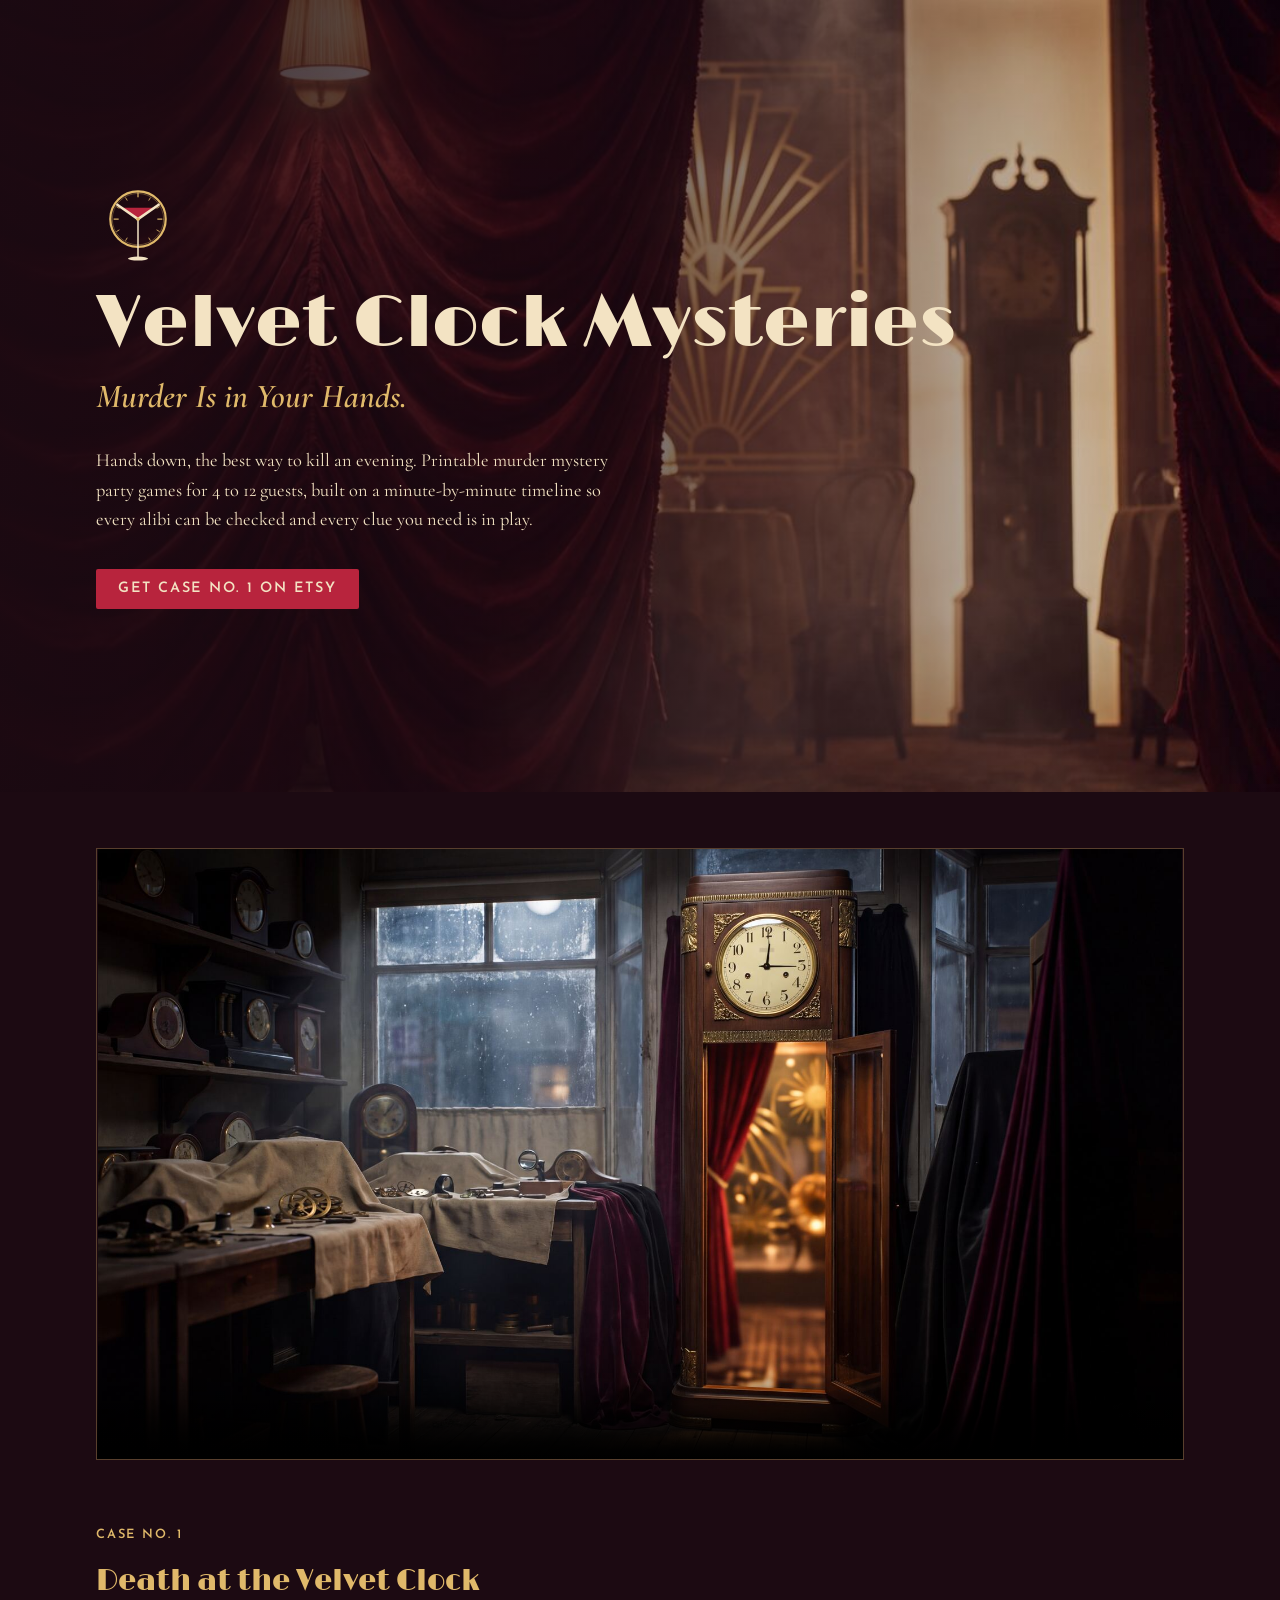
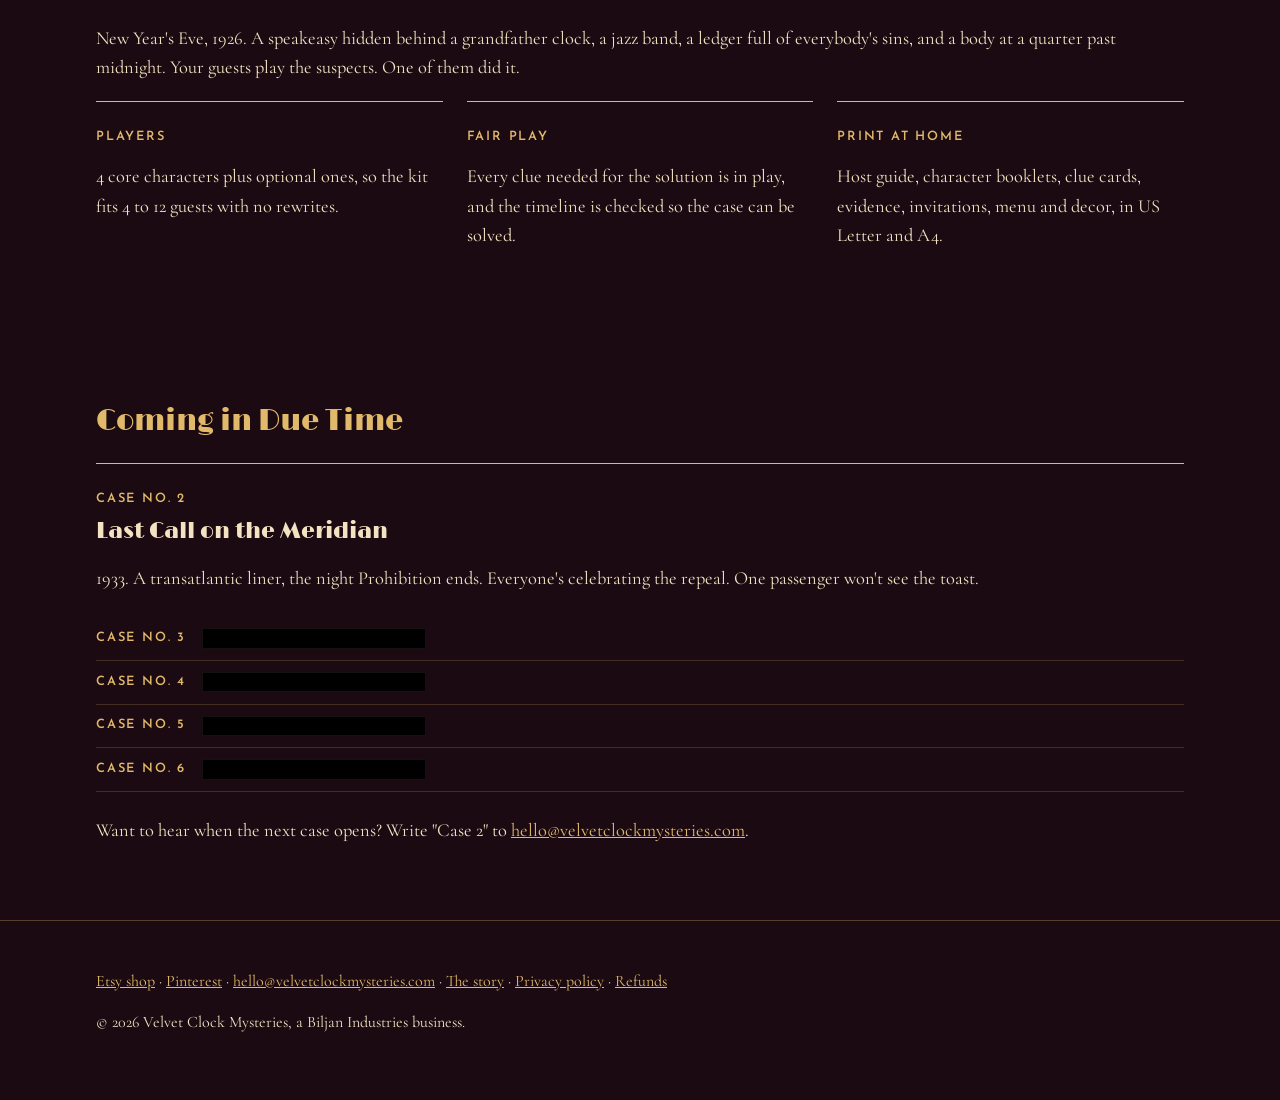
==== index.html @ 4c6b57a2 "fix: review: alibi line, Hattie, captions, years Co-Authored-By: Claude Opus 5.5 <noreply@anthropic." ====
<!doctype html>
<html lang="en">
<head>
<meta charset="utf-8">
<meta name="viewport" content="width=device-width,initial-scale=1">
<title>Velvet Clock Mysteries · Murder Is in Your Hands</title>
<meta name="description" content="Printable murder mystery party games for 4 to 12 guests. 1920s speakeasy whodunits built on a minute-by-minute timeline, so every alibi can be checked.">
<meta property="og:title" content="Velvet Clock Mysteries">
<meta property="og:description" content="Murder Is in Your Hands. Printable murder mystery party games for 4 to 12 guests.">
<meta property="og:image" content="https://velvetclockmysteries.com/img/og.jpg">
<meta property="og:url" content="https://velvetclockmysteries.com/">
<link rel="icon" href="img/mark.svg" type="image/svg+xml">
<link rel="apple-touch-icon" href="img/apple-touch-icon.png">
<link rel="preconnect" href="https://fonts.googleapis.com">
<link rel="preconnect" href="https://fonts.gstatic.com" crossorigin>
<link href="https://fonts.googleapis.com/css2?family=Limelight&family=Cormorant+Garamond:ital,wght@0,400;0,600;1,600&family=Josefin+Sans:wght@600&display=swap" rel="stylesheet">
<link rel="stylesheet" href="style.css">
</head>
<body>
<header class="hero">
  <div class="wrap">
    <img class="mark" src="img/mark.svg" alt="Velvet Clock Mysteries logo: clock hands forming a cocktail glass">
    <h1>Velvet Clock Mysteries</h1>
    <p class="tag">Murder Is in Your Hands.</p>
    <p class="lede">Hands down, the best way to kill an evening. Printable murder mystery party games for 4 to 12 guests, built on a minute-by-minute timeline so every alibi can be checked and every clue you need is in play.</p>
    <a class="btn" href="https://www.etsy.com/listing/4600204679">Get Case No. 1 on Etsy</a>
  </div>
</header>
<main class="wrap">
  <section class="intro">
    <video controls preload="none" playsinline poster="video/intro-poster.jpg" width="1920" height="1080" aria-label="Velvet Clock Mysteries intro video">
      <source src="video/intro.mp4" type="video/mp4">
      <track kind="captions" srclang="en" label="English" src="video/intro.vtt" default>
    </video>
    <p class="sr">Video transcript, over the sound of a ticking clock: New Year's Eve, 1926. "What time is it?" "Half past never." Step through the clock. By a quarter past midnight, someone has stopped ticking. (The ticking stops, then resumes.) Every alibi is a time. Not every time is true. Murder Is in Your Hands. A printable murder mystery for 4 to 12 guests. velvetclockmysteries.com</p>
  </section>
  <section>
    <p class="label">Case No. 1</p>
    <h2>Death at the Velvet Clock</h2>
    <p>New Year's Eve, 1926. A speakeasy hidden behind a grandfather clock, a jazz band, a ledger full of everybody's sins, and a body at a quarter past midnight. Your guests play the suspects. One of them did it.</p>
    <div class="grid">
      <div><p class="label">Players</p><p>4 core characters plus optional ones, so the kit fits 4 to 12 guests with no rewrites.</p></div>
      <div><p class="label">Fair play</p><p>Every clue needed for the solution is in play, and the timeline is checked so the case can be solved.</p></div>
      <div><p class="label">Print at home</p><p>Host guide, character booklets, clue cards, evidence, invitations, menu and decor, in US Letter and A4.</p></div>
    </div>
  </section>
  <section class="soon">
    <h2>Coming in Due Time</h2>
    <div class="case">
      <p class="label">Case No. 2</p>
      <h3>Last Call on the Meridian</h3>
      <p>1933. A transatlantic liner, the night Prohibition ends. Everyone's celebrating the repeal. One passenger won't see the toast.</p>
    </div>
    <ul class="cases">
      <li><span class="label">Case No. 3</span> <span class="redact"><span class="sr">title classified</span></span></li>
      <li><span class="label">Case No. 4</span> <span class="redact"><span class="sr">title classified</span></span></li>
      <li><span class="label">Case No. 5</span> <span class="redact"><span class="sr">title classified</span></span></li>
      <li><span class="label">Case No. 6</span> <span class="redact"><span class="sr">title classified</span></span></li>
    </ul>
    <p>Want to hear when the next case opens? Write "Case 2" to <a href="mailto:hello@velvetclockmysteries.com?subject=Case%202">hello@velvetclockmysteries.com</a>.</p>
  </section>
</main>
<footer>
  <div class="wrap">
    <p><a href="https://www.etsy.com/shop/VelvetClockMysteries">Etsy shop</a> · <a href="https://www.pinterest.com/velvetclockmysteries">Pinterest</a> · <a href="mailto:hello@velvetclockmysteries.com">hello@velvetclockmysteries.com</a> · <a href="lore.html">The story</a> · <a href="privacy.html">Privacy policy</a> · <a href="refunds.html">Refunds</a></p>
    <p>© 2026 Velvet Clock Mysteries, a Biljan Industries business.</p>
  </div>
</footer>
</body>
</html>
---- style.css ----
:root{--velvet:#5a1a2e;--ink:#1c0a12;--cream:#f3e3c3;--brass:#e0b96a;--red:#b8243d}
*{box-sizing:border-box}
html{background:var(--ink)}
body{margin:0;color:var(--cream);background:var(--ink);font:400 1.15rem/1.6 "Cormorant Garamond",Georgia,serif}
a{color:var(--brass)}
a:focus-visible,.btn:focus-visible{outline:2px solid var(--brass);outline-offset:3px}
.hero{min-height:88vh;display:flex;align-items:center;background:linear-gradient(90deg,rgba(28,10,18,.92) 0%,rgba(28,10,18,.55) 55%,rgba(28,10,18,.1) 100%),url(img/curtain.jpg) 80% center/cover}
.wrap{width:min(68rem,100% - 2rem);margin:0 auto}
.mark{width:84px;height:84px}
h1{font:400 clamp(2.4rem,7vw,4.6rem)/1.05 Limelight,serif;margin:.6rem 0 .4rem}
.tag{font-style:italic;font-weight:600;color:var(--brass);font-size:clamp(1.4rem,3.5vw,2.1rem);margin:0 0 1.4rem}
.lede{max-width:34rem}
.btn{display:inline-block;margin-top:1rem;padding:.8rem 1.4rem;background:var(--red);color:var(--cream);text-decoration:none;font:600 .9rem/1 "Josefin Sans",sans-serif;letter-spacing:.12em;text-transform:uppercase;border-radius:2px}
.btn:hover{background:#9c1d33}
section{padding:3.5rem 0}
h2{font:400 1.8rem/1.2 Limelight,serif;color:var(--brass)}
.grid{display:grid;gap:1.5rem;grid-template-columns:repeat(auto-fit,minmax(15rem,1fr))}
.grid div{border-top:1px solid var(--brass);padding-top:1rem}
.label{font:600 .8rem/1 "Josefin Sans",sans-serif;letter-spacing:.14em;text-transform:uppercase;color:var(--brass)}
footer{padding:2rem 0 3rem;border-top:1px solid rgba(224,185,106,.3);font-size:1rem}
.doc{max-width:44rem;padding:3rem 0}
.doc h1{font-size:clamp(2rem,6vw,3rem)}
.doc h2{font-size:1.3rem;margin-top:2rem}
.intro{padding-bottom:0}
.intro video{display:block;width:100%;height:auto;aspect-ratio:16/9;background:var(--ink);border:1px solid rgba(224,185,106,.3)}
h3{font:400 1.4rem/1.2 Limelight,serif;margin:.4rem 0}
.soon .case{border-top:1px solid var(--brass);padding-top:1rem}
.cases{list-style:none;padding:0;margin:1.5rem 0}
.cases li{display:flex;flex-wrap:wrap;align-items:center;gap:.4rem 1rem;padding:.7rem 0;border-bottom:1px solid rgba(224,185,106,.2)}
.cases .label{margin:0}
.redact{display:inline-block;width:min(14rem,60vw);height:1.1em;background:#000;box-shadow:inset 0 0 0 1px rgba(243,227,195,.08)}
.sr{position:absolute;width:1px;height:1px;overflow:hidden;clip:rect(0 0 0 0);white-space:nowrap}
.doc figure{margin:1.5rem 0}
.doc img{display:block;width:100%;height:auto}
.said{font-style:italic;font-weight:600;color:var(--brass)}
@media (max-width:40rem){.hero{background-position:35% center}}
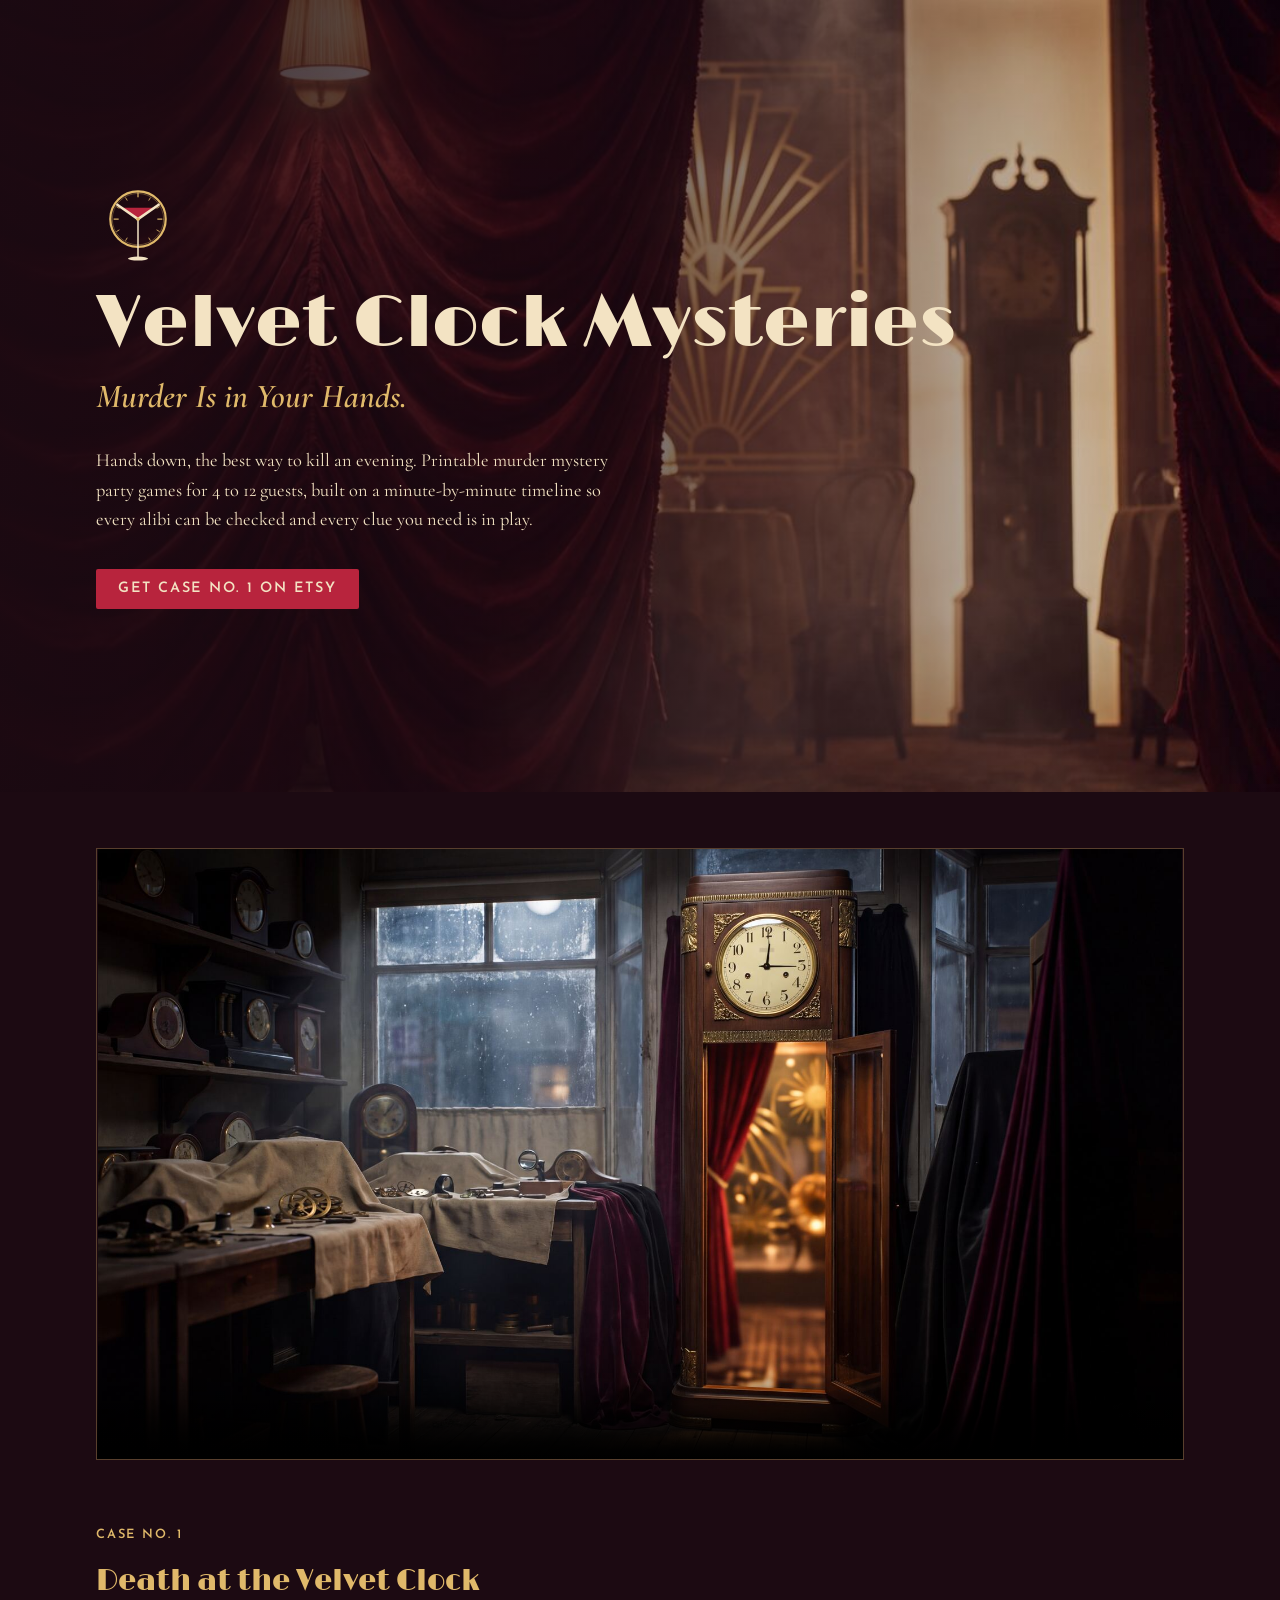
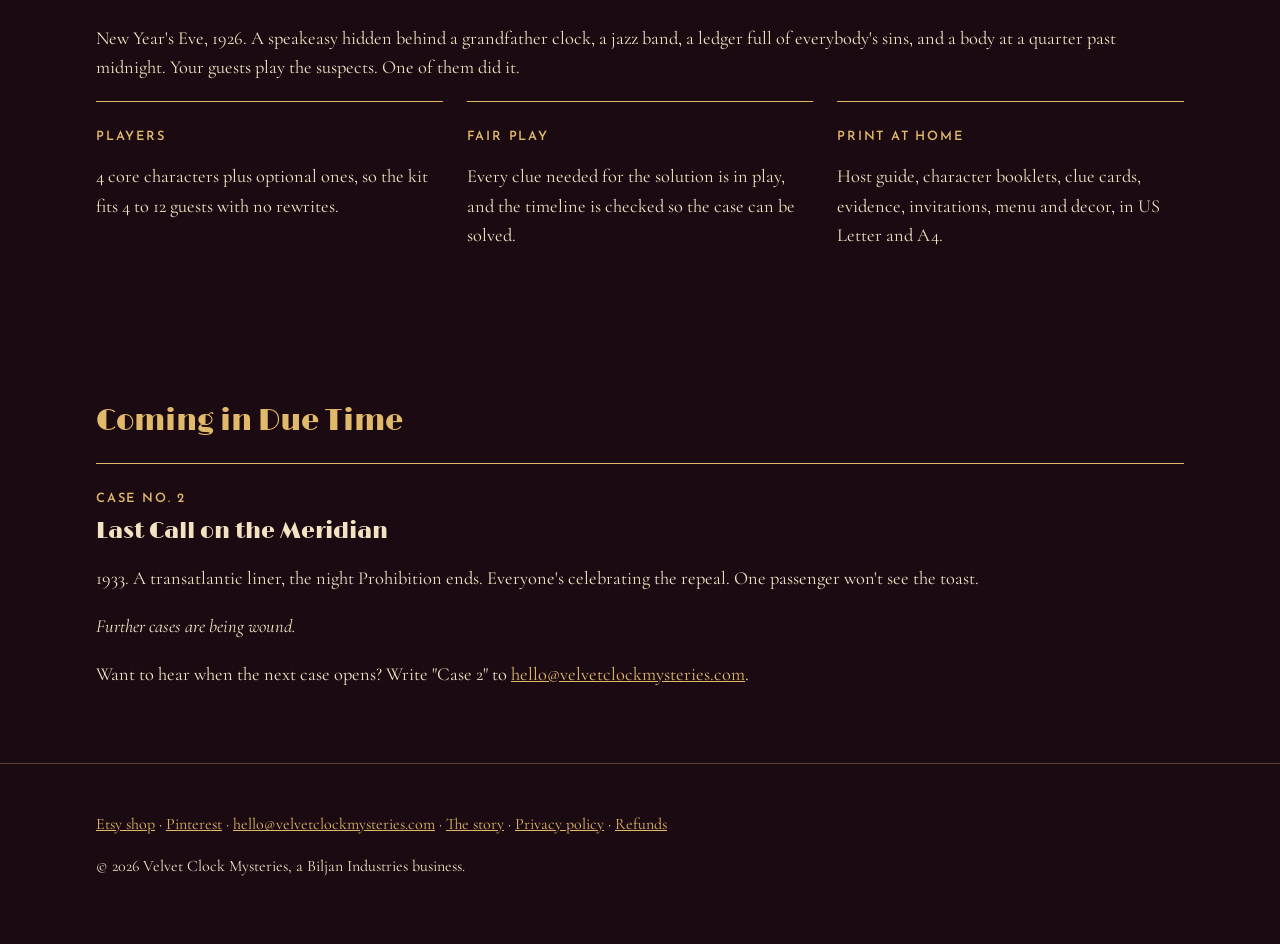
==== commit c9ed89dc: "feat: coming soon shows Case No. 2 only; further cases are being wound" ====
--- a/index.html
+++ b/index.html
@@ -51,12 +51,7 @@
       <h3>Last Call on the Meridian</h3>
       <p>1933. A transatlantic liner, the night Prohibition ends. Everyone's celebrating the repeal. One passenger won't see the toast.</p>
     </div>
-    <ul class="cases">
-      <li><span class="label">Case No. 3</span> <span class="redact"><span class="sr">title classified</span></span></li>
-      <li><span class="label">Case No. 4</span> <span class="redact"><span class="sr">title classified</span></span></li>
-      <li><span class="label">Case No. 5</span> <span class="redact"><span class="sr">title classified</span></span></li>
-      <li><span class="label">Case No. 6</span> <span class="redact"><span class="sr">title classified</span></span></li>
-    </ul>
+    <p><em>Further cases are being wound.</em></p>
     <p>Want to hear when the next case opens? Write "Case 2" to <a href="mailto:hello@velvetclockmysteries.com?subject=Case%202">hello@velvetclockmysteries.com</a>.</p>
   </section>
 </main>
--- a/style.css
+++ b/style.css
@@ -25,10 +25,6 @@
 .intro video{display:block;width:100%;height:auto;aspect-ratio:16/9;background:var(--ink);border:1px solid rgba(224,185,106,.3)}
 h3{font:400 1.4rem/1.2 Limelight,serif;margin:.4rem 0}
 .soon .case{border-top:1px solid var(--brass);padding-top:1rem}
-.cases{list-style:none;padding:0;margin:1.5rem 0}
-.cases li{display:flex;flex-wrap:wrap;align-items:center;gap:.4rem 1rem;padding:.7rem 0;border-bottom:1px solid rgba(224,185,106,.2)}
-.cases .label{margin:0}
-.redact{display:inline-block;width:min(14rem,60vw);height:1.1em;background:#000;box-shadow:inset 0 0 0 1px rgba(243,227,195,.08)}
 .sr{position:absolute;width:1px;height:1px;overflow:hidden;clip:rect(0 0 0 0);white-space:nowrap}
 .doc figure{margin:1.5rem 0}
 .doc img{display:block;width:100%;height:auto}
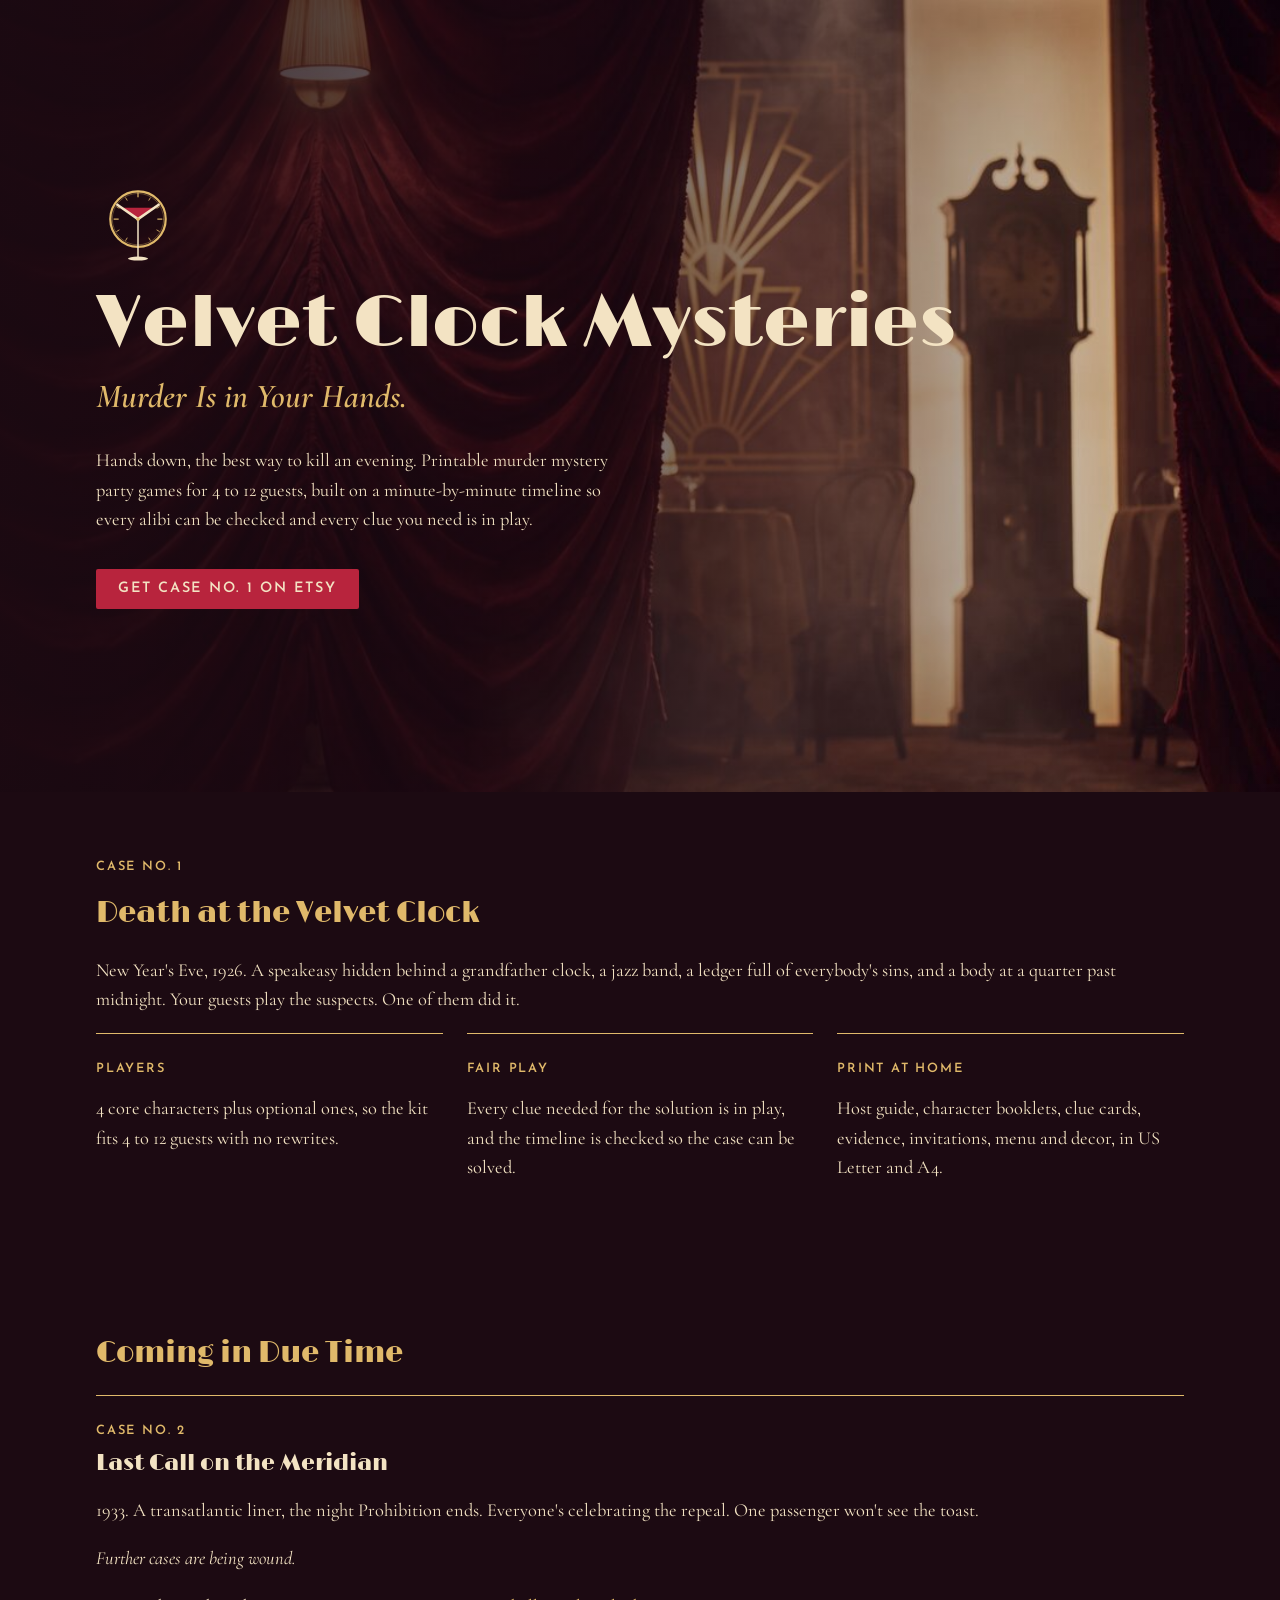
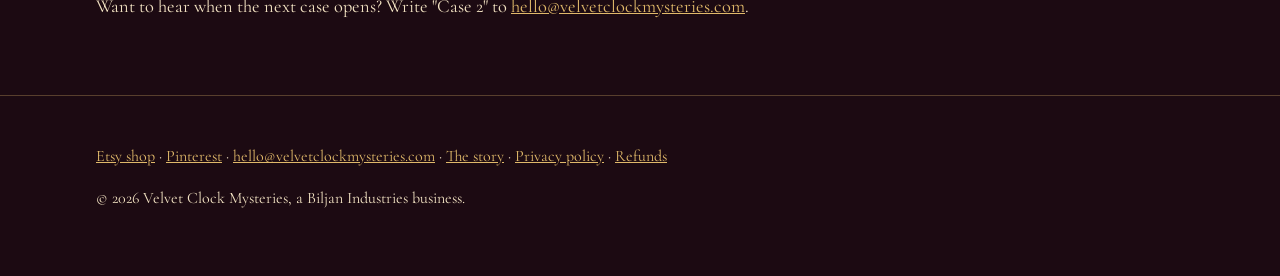
==== commit 8c07ba89: "chore: hold the intro video back until v2" ====
--- a/index.html
+++ b/index.html
@@ -27,13 +27,6 @@
   </div>
 </header>
 <main class="wrap">
-  <section class="intro">
-    <video controls preload="none" playsinline poster="video/intro-poster.jpg" width="1920" height="1080" aria-label="Velvet Clock Mysteries intro video">
-      <source src="video/intro.mp4" type="video/mp4">
-      <track kind="captions" srclang="en" label="English" src="video/intro.vtt" default>
-    </video>
-    <p class="sr">Video transcript, over the sound of a ticking clock: New Year's Eve, 1926. "What time is it?" "Half past never." Step through the clock. By a quarter past midnight, someone has stopped ticking. (The ticking stops, then resumes.) Every alibi is a time. Not every time is true. Murder Is in Your Hands. A printable murder mystery for 4 to 12 guests. velvetclockmysteries.com</p>
-  </section>
   <section>
     <p class="label">Case No. 1</p>
     <h2>Death at the Velvet Clock</h2>
--- a/style.css
+++ b/style.css
@@ -21,8 +21,6 @@
 .doc{max-width:44rem;padding:3rem 0}
 .doc h1{font-size:clamp(2rem,6vw,3rem)}
 .doc h2{font-size:1.3rem;margin-top:2rem}
-.intro{padding-bottom:0}
-.intro video{display:block;width:100%;height:auto;aspect-ratio:16/9;background:var(--ink);border:1px solid rgba(224,185,106,.3)}
 h3{font:400 1.4rem/1.2 Limelight,serif;margin:.4rem 0}
 .soon .case{border-top:1px solid var(--brass);padding-top:1rem}
 .sr{position:absolute;width:1px;height:1px;overflow:hidden;clip:rect(0 0 0 0);white-space:nowrap}
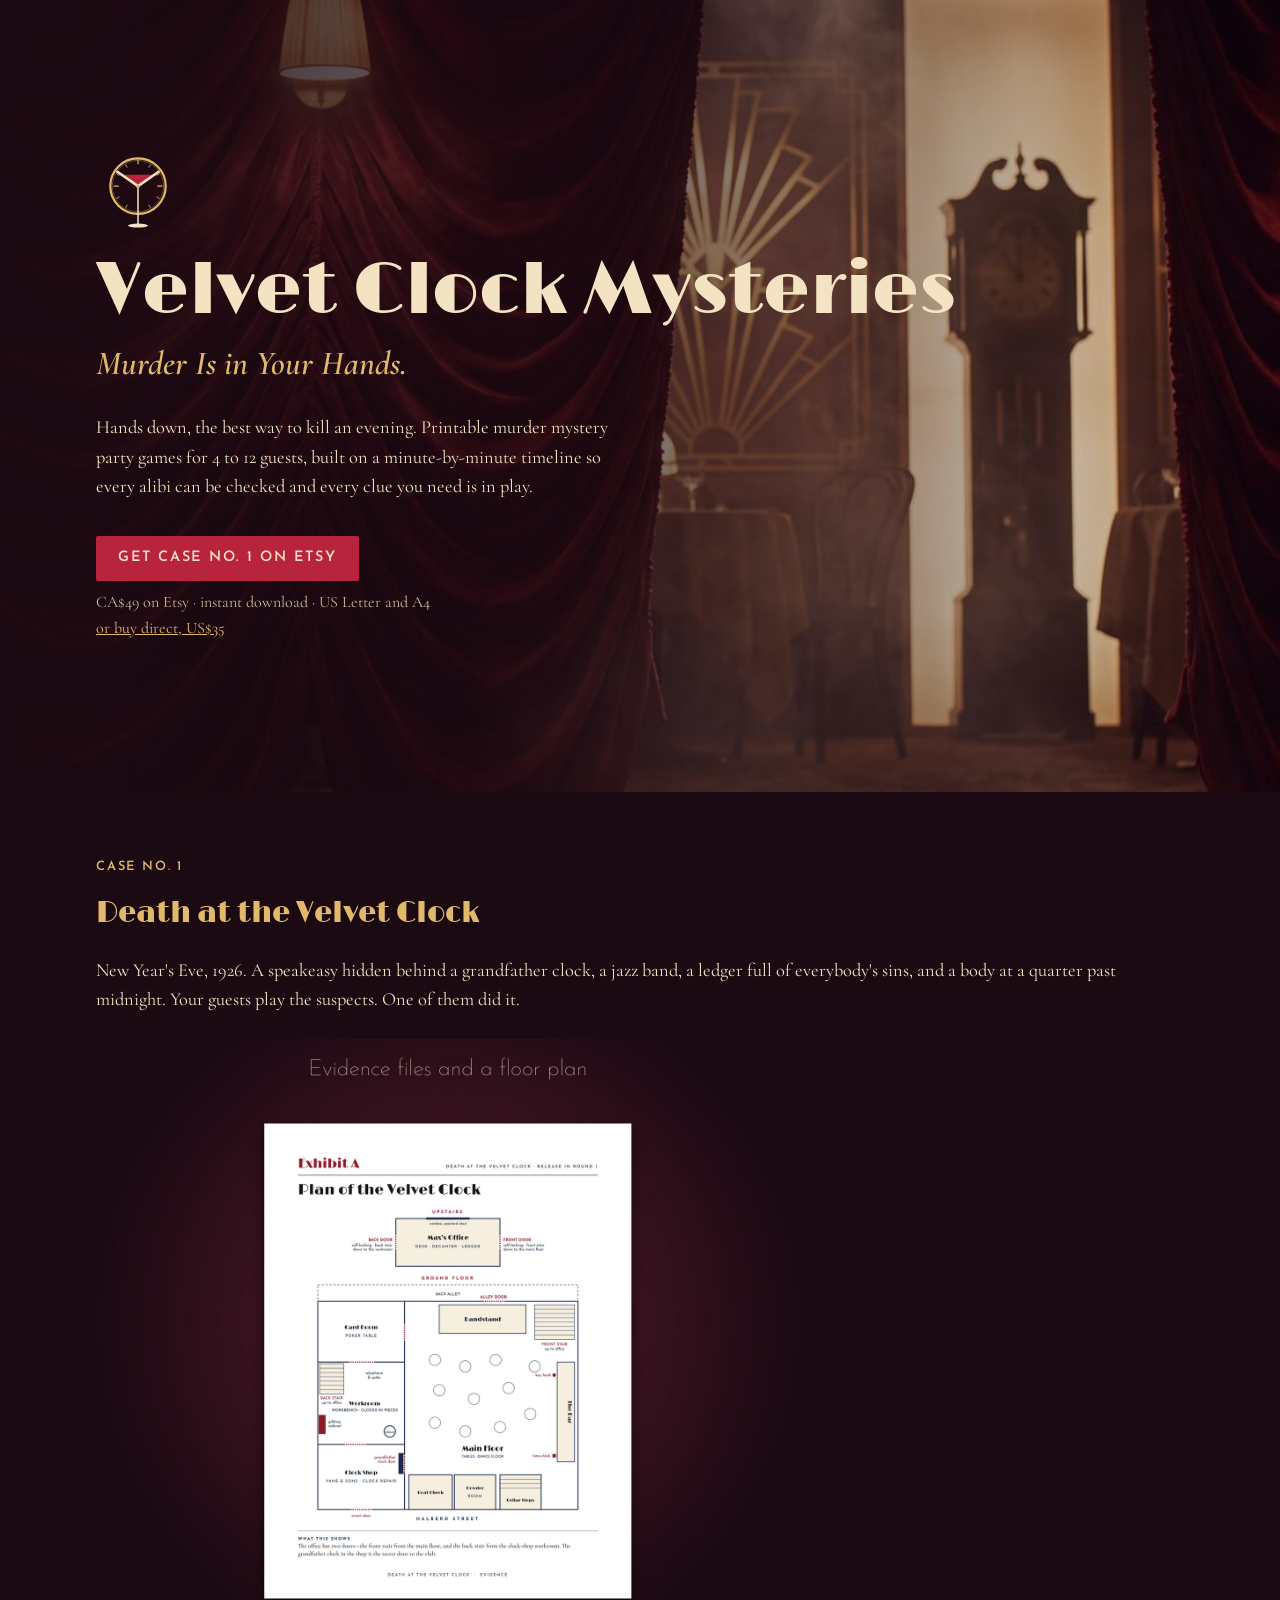
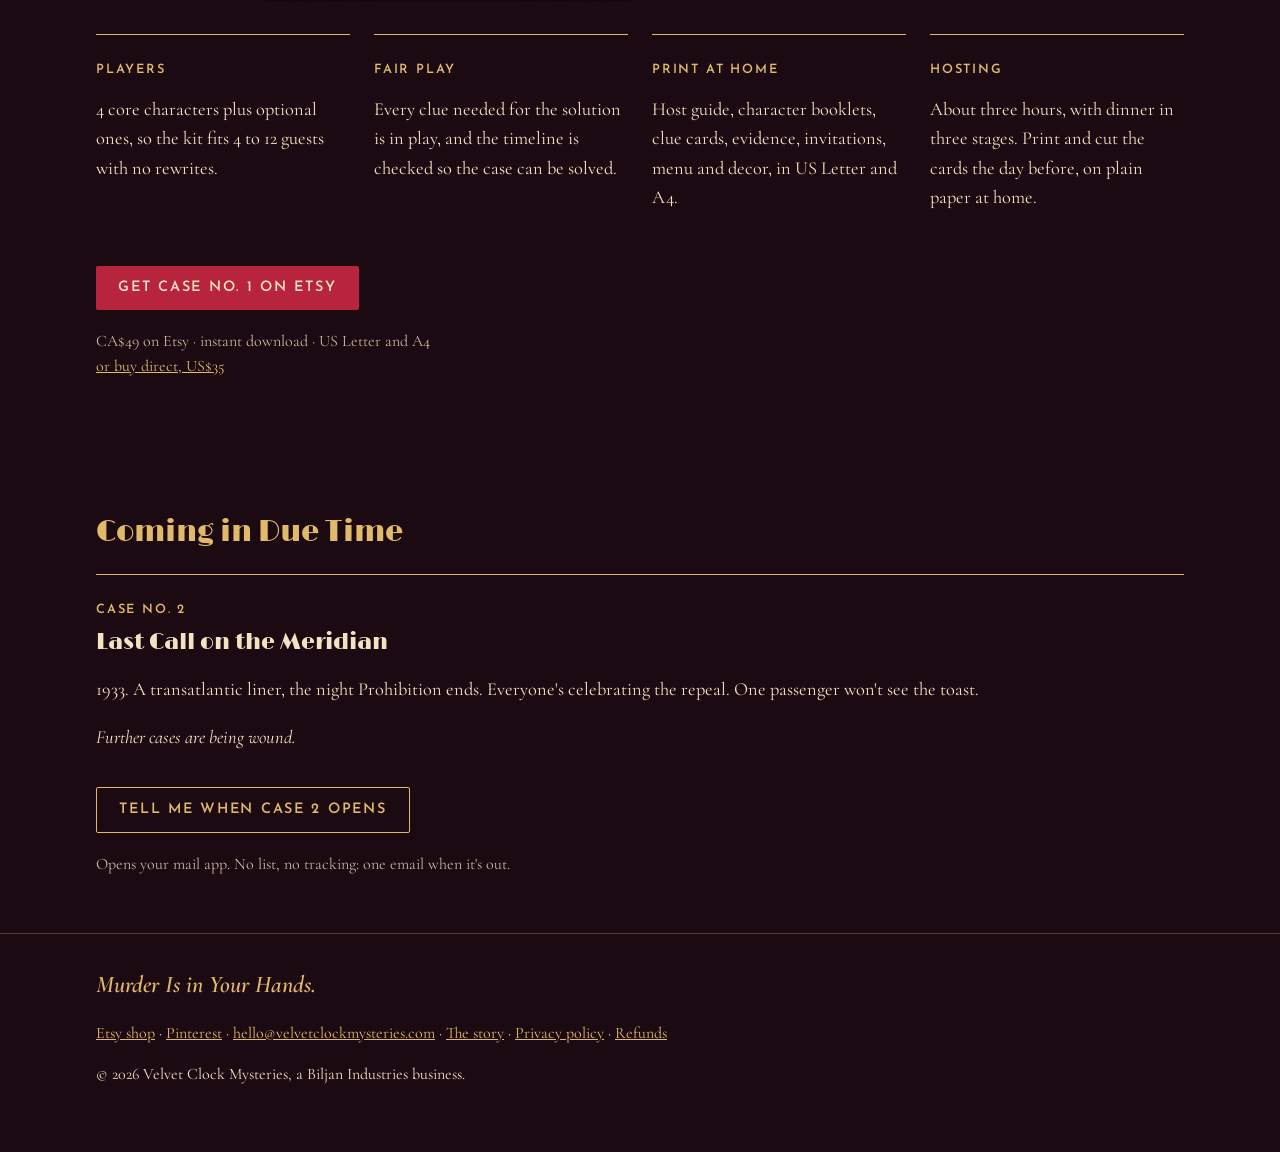
==== commit 7ab33efe: "feat: critique fixes: two-tier CTAs, price, kit photo, hosting, footer Co-Authored-By: Claude Opus 5" ====
--- a/index.html
+++ b/index.html
@@ -24,6 +24,7 @@
     <p class="tag">Murder Is in Your Hands.</p>
     <p class="lede">Hands down, the best way to kill an evening. Printable murder mystery party games for 4 to 12 guests, built on a minute-by-minute timeline so every alibi can be checked and every clue you need is in play.</p>
     <a class="btn" href="https://www.etsy.com/listing/4600204679">Get Case No. 1 on Etsy</a>
+    <p class="fine">CA$49 on Etsy · instant download · US Letter and A4<br><a href="https://buy.polar.sh/polar_cl_ZHQ2BidVIDPLIQDjcFGoCxWFQt771cv23rmCy23dsaY">or buy direct, US$35</a></p>
   </div>
 </header>
 <main class="wrap">
@@ -31,11 +32,15 @@
     <p class="label">Case No. 1</p>
     <h2>Death at the Velvet Clock</h2>
     <p>New Year's Eve, 1926. A speakeasy hidden behind a grandfather clock, a jazz band, a ledger full of everybody's sins, and a body at a quarter past midnight. Your guests play the suspects. One of them did it.</p>
+    <img class="kit" src="img/kit.jpg" width="1600" height="1280" alt="Exhibit A from the kit: a printed floor plan of the Velvet Clock speakeasy, with the office upstairs, the bandstand, the bar, the card room and the clock shop with its grandfather-clock door.">
     <div class="grid">
       <div><p class="label">Players</p><p>4 core characters plus optional ones, so the kit fits 4 to 12 guests with no rewrites.</p></div>
       <div><p class="label">Fair play</p><p>Every clue needed for the solution is in play, and the timeline is checked so the case can be solved.</p></div>
       <div><p class="label">Print at home</p><p>Host guide, character booklets, clue cards, evidence, invitations, menu and decor, in US Letter and A4.</p></div>
+      <div><p class="label">Hosting</p><p>About three hours, with dinner in three stages. Print and cut the cards the day before, on plain paper at home.</p></div>
     </div>
+    <p><a class="btn" href="https://www.etsy.com/listing/4600204679">Get Case No. 1 on Etsy</a></p>
+    <p class="fine">CA$49 on Etsy · instant download · US Letter and A4<br><a href="https://buy.polar.sh/polar_cl_ZHQ2BidVIDPLIQDjcFGoCxWFQt771cv23rmCy23dsaY">or buy direct, US$35</a></p>
   </section>
   <section class="soon">
     <h2>Coming in Due Time</h2>
@@ -45,12 +50,14 @@
       <p>1933. A transatlantic liner, the night Prohibition ends. Everyone's celebrating the repeal. One passenger won't see the toast.</p>
     </div>
     <p><em>Further cases are being wound.</em></p>
-    <p>Want to hear when the next case opens? Write "Case 2" to <a href="mailto:hello@velvetclockmysteries.com?subject=Case%202">hello@velvetclockmysteries.com</a>.</p>
+    <p><a class="btn btn--ghost" href="mailto:hello@velvetclockmysteries.com?subject=Case%202&amp;body=Tell%20me%20when%20Case%20No.%202%20opens">Tell me when Case 2 opens</a></p>
+    <p class="fine">Opens your mail app. No list, no tracking: one email when it's out.</p>
   </section>
 </main>
 <footer>
   <div class="wrap">
-    <p><a href="https://www.etsy.com/shop/VelvetClockMysteries">Etsy shop</a> · <a href="https://www.pinterest.com/velvetclockmysteries">Pinterest</a> · <a href="mailto:hello@velvetclockmysteries.com">hello@velvetclockmysteries.com</a> · <a href="lore.html">The story</a> · <a href="privacy.html">Privacy policy</a> · <a href="refunds.html">Refunds</a></p>
+    <p class="said">Murder Is in Your Hands.</p>
+    <p class="links"><a href="https://www.etsy.com/shop/VelvetClockMysteries">Etsy shop</a> · <a href="https://www.pinterest.com/velvetclockmysteries">Pinterest</a> · <a href="mailto:hello@velvetclockmysteries.com">hello@velvetclockmysteries.com</a> · <a href="lore.html">The story</a> · <a href="privacy.html">Privacy policy</a> · <a href="refunds.html">Refunds</a></p>
     <p>© 2026 Velvet Clock Mysteries, a Biljan Industries business.</p>
   </div>
 </footer>
--- a/style.css
+++ b/style.css
@@ -10,11 +10,15 @@
 h1{font:400 clamp(2.4rem,7vw,4.6rem)/1.05 Limelight,serif;margin:.6rem 0 .4rem}
 .tag{font-style:italic;font-weight:600;color:var(--brass);font-size:clamp(1.4rem,3.5vw,2.1rem);margin:0 0 1.4rem}
 .lede{max-width:34rem}
-.btn{display:inline-block;margin-top:1rem;padding:.8rem 1.4rem;background:var(--red);color:var(--cream);text-decoration:none;font:600 .9rem/1 "Josefin Sans",sans-serif;letter-spacing:.12em;text-transform:uppercase;border-radius:2px}
+.btn{display:inline-block;margin-top:1rem;padding:.95rem 1.4rem;background:var(--red);color:var(--cream);text-decoration:none;font:600 .9rem/1 "Josefin Sans",sans-serif;letter-spacing:.12em;text-transform:uppercase;border-radius:2px}
 .btn:hover{background:#9c1d33}
+.btn--ghost{background:transparent;color:var(--brass);border:1px solid var(--brass)}
+.btn--ghost:hover{background:rgba(224,185,106,.12)}
+.fine{font-size:1rem;margin:.6rem 0 0;color:rgba(243,227,195,.8)}
+.kit{display:block;width:100%;max-width:44rem;height:auto;margin:1.5rem 0 2rem}
 section{padding:3.5rem 0}
 h2{font:400 1.8rem/1.2 Limelight,serif;color:var(--brass)}
-.grid{display:grid;gap:1.5rem;grid-template-columns:repeat(auto-fit,minmax(15rem,1fr))}
+.grid{display:grid;gap:1.5rem;grid-template-columns:repeat(4,1fr)}
 .grid div{border-top:1px solid var(--brass);padding-top:1rem}
 .label{font:600 .8rem/1 "Josefin Sans",sans-serif;letter-spacing:.14em;text-transform:uppercase;color:var(--brass)}
 footer{padding:2rem 0 3rem;border-top:1px solid rgba(224,185,106,.3);font-size:1rem}
@@ -27,4 +31,6 @@
 .doc figure{margin:1.5rem 0}
 .doc img{display:block;width:100%;height:auto}
 .said{font-style:italic;font-weight:600;color:var(--brass)}
-@media (max-width:40rem){.hero{background-position:35% center}}
+footer .said{font-size:1.5rem;margin:0 0 .5rem}
+@media (max-width:60rem){.grid{grid-template-columns:repeat(2,1fr)}}
+@media (max-width:40rem){.hero{background-position:35% center}.grid{grid-template-columns:1fr}.btn{display:block;text-align:center}footer .links{line-height:2}}
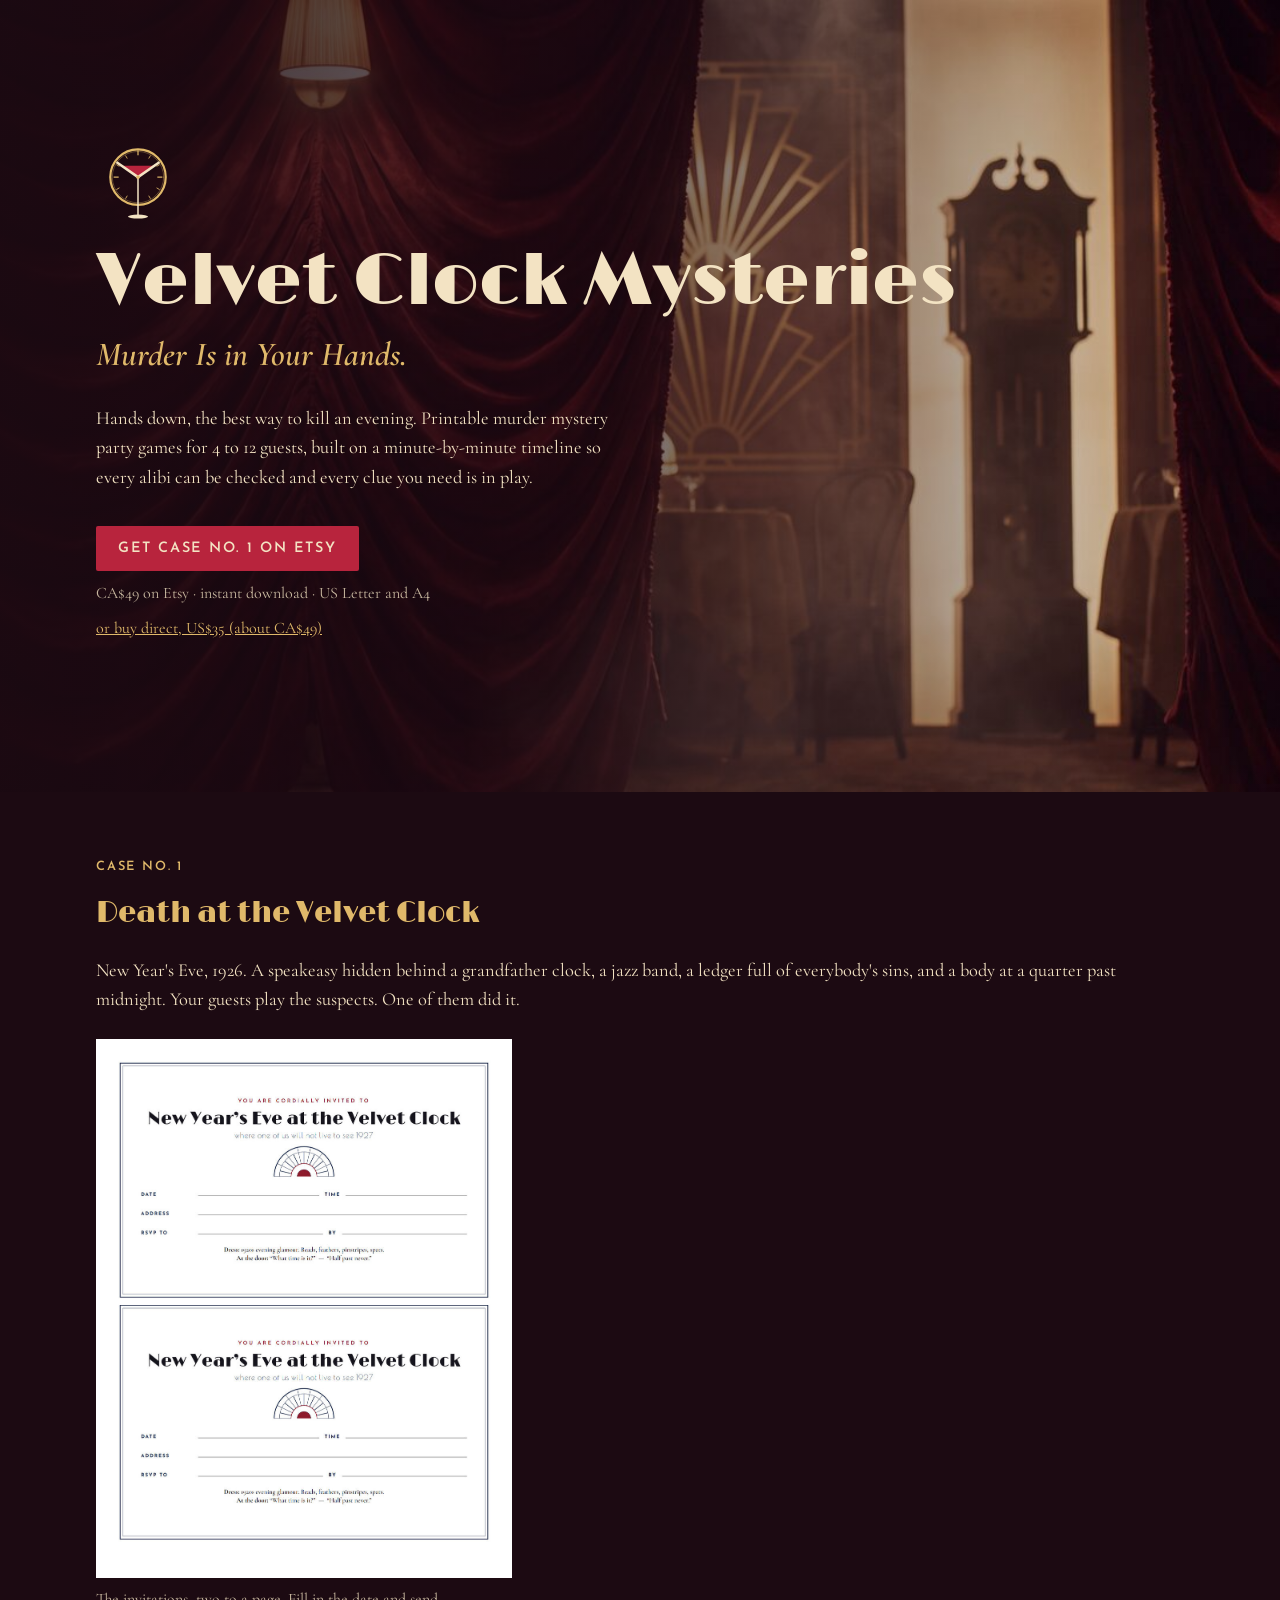
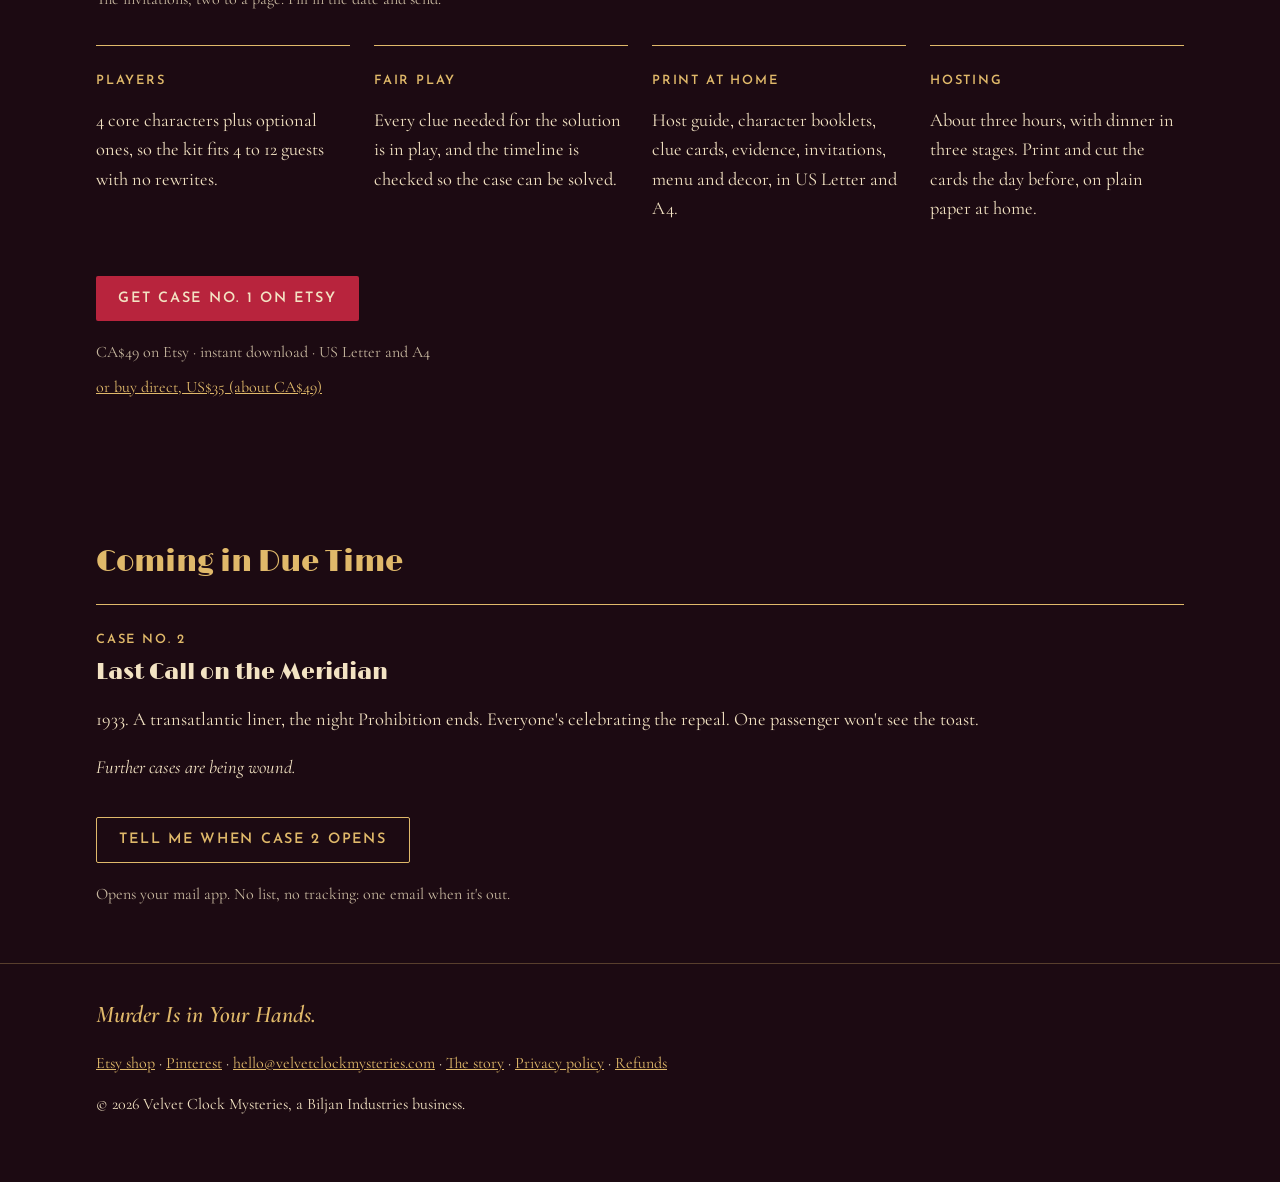
==== commit b365c511: "fix: review: invitation photo, privacy line, price note, tap target Co-Authored-By: Claude Opus 5.5 " ====
--- a/index.html
+++ b/index.html
@@ -24,7 +24,7 @@
     <p class="tag">Murder Is in Your Hands.</p>
     <p class="lede">Hands down, the best way to kill an evening. Printable murder mystery party games for 4 to 12 guests, built on a minute-by-minute timeline so every alibi can be checked and every clue you need is in play.</p>
     <a class="btn" href="https://www.etsy.com/listing/4600204679">Get Case No. 1 on Etsy</a>
-    <p class="fine">CA$49 on Etsy · instant download · US Letter and A4<br><a href="https://buy.polar.sh/polar_cl_ZHQ2BidVIDPLIQDjcFGoCxWFQt771cv23rmCy23dsaY">or buy direct, US$35</a></p>
+    <p class="fine">CA$49 on Etsy · instant download · US Letter and A4<br><a href="https://buy.polar.sh/polar_cl_ZHQ2BidVIDPLIQDjcFGoCxWFQt771cv23rmCy23dsaY">or buy direct, US$35 (about CA$49)</a></p>
   </div>
 </header>
 <main class="wrap">
@@ -32,7 +32,7 @@
     <p class="label">Case No. 1</p>
     <h2>Death at the Velvet Clock</h2>
     <p>New Year's Eve, 1926. A speakeasy hidden behind a grandfather clock, a jazz band, a ledger full of everybody's sins, and a body at a quarter past midnight. Your guests play the suspects. One of them did it.</p>
-    <img class="kit" src="img/kit.jpg" width="1600" height="1280" alt="Exhibit A from the kit: a printed floor plan of the Velvet Clock speakeasy, with the office upstairs, the bandstand, the bar, the card room and the clock shop with its grandfather-clock door.">
+    <figure class="kit"><img src="img/kit.jpg" width="1039" height="1346" alt="A printed page from the kit: two party invitations reading &quot;You are cordially invited to New Year's Eve at the Velvet Clock, where one of us will not live to see 1927&quot;, with lines for date, time, address and RSVP, and a dress note for 1920s evening glamour."><figcaption class="fine">The invitations, two to a page. Fill in the date and send.</figcaption></figure>
     <div class="grid">
       <div><p class="label">Players</p><p>4 core characters plus optional ones, so the kit fits 4 to 12 guests with no rewrites.</p></div>
       <div><p class="label">Fair play</p><p>Every clue needed for the solution is in play, and the timeline is checked so the case can be solved.</p></div>
@@ -40,7 +40,7 @@
       <div><p class="label">Hosting</p><p>About three hours, with dinner in three stages. Print and cut the cards the day before, on plain paper at home.</p></div>
     </div>
     <p><a class="btn" href="https://www.etsy.com/listing/4600204679">Get Case No. 1 on Etsy</a></p>
-    <p class="fine">CA$49 on Etsy · instant download · US Letter and A4<br><a href="https://buy.polar.sh/polar_cl_ZHQ2BidVIDPLIQDjcFGoCxWFQt771cv23rmCy23dsaY">or buy direct, US$35</a></p>
+    <p class="fine">CA$49 on Etsy · instant download · US Letter and A4<br><a href="https://buy.polar.sh/polar_cl_ZHQ2BidVIDPLIQDjcFGoCxWFQt771cv23rmCy23dsaY">or buy direct, US$35 (about CA$49)</a></p>
   </section>
   <section class="soon">
     <h2>Coming in Due Time</h2>
--- a/style.css
+++ b/style.css
@@ -15,7 +15,9 @@
 .btn--ghost{background:transparent;color:var(--brass);border:1px solid var(--brass)}
 .btn--ghost:hover{background:rgba(224,185,106,.12)}
 .fine{font-size:1rem;margin:.6rem 0 0;color:rgba(243,227,195,.8)}
-.kit{display:block;width:100%;max-width:44rem;height:auto;margin:1.5rem 0 2rem}
+.fine a{display:inline-block;padding:.6rem 0}
+.kit{max-width:26rem;margin:1.5rem 0 2rem}
+.kit img{display:block;width:100%;height:auto}
 section{padding:3.5rem 0}
 h2{font:400 1.8rem/1.2 Limelight,serif;color:var(--brass)}
 .grid{display:grid;gap:1.5rem;grid-template-columns:repeat(4,1fr)}
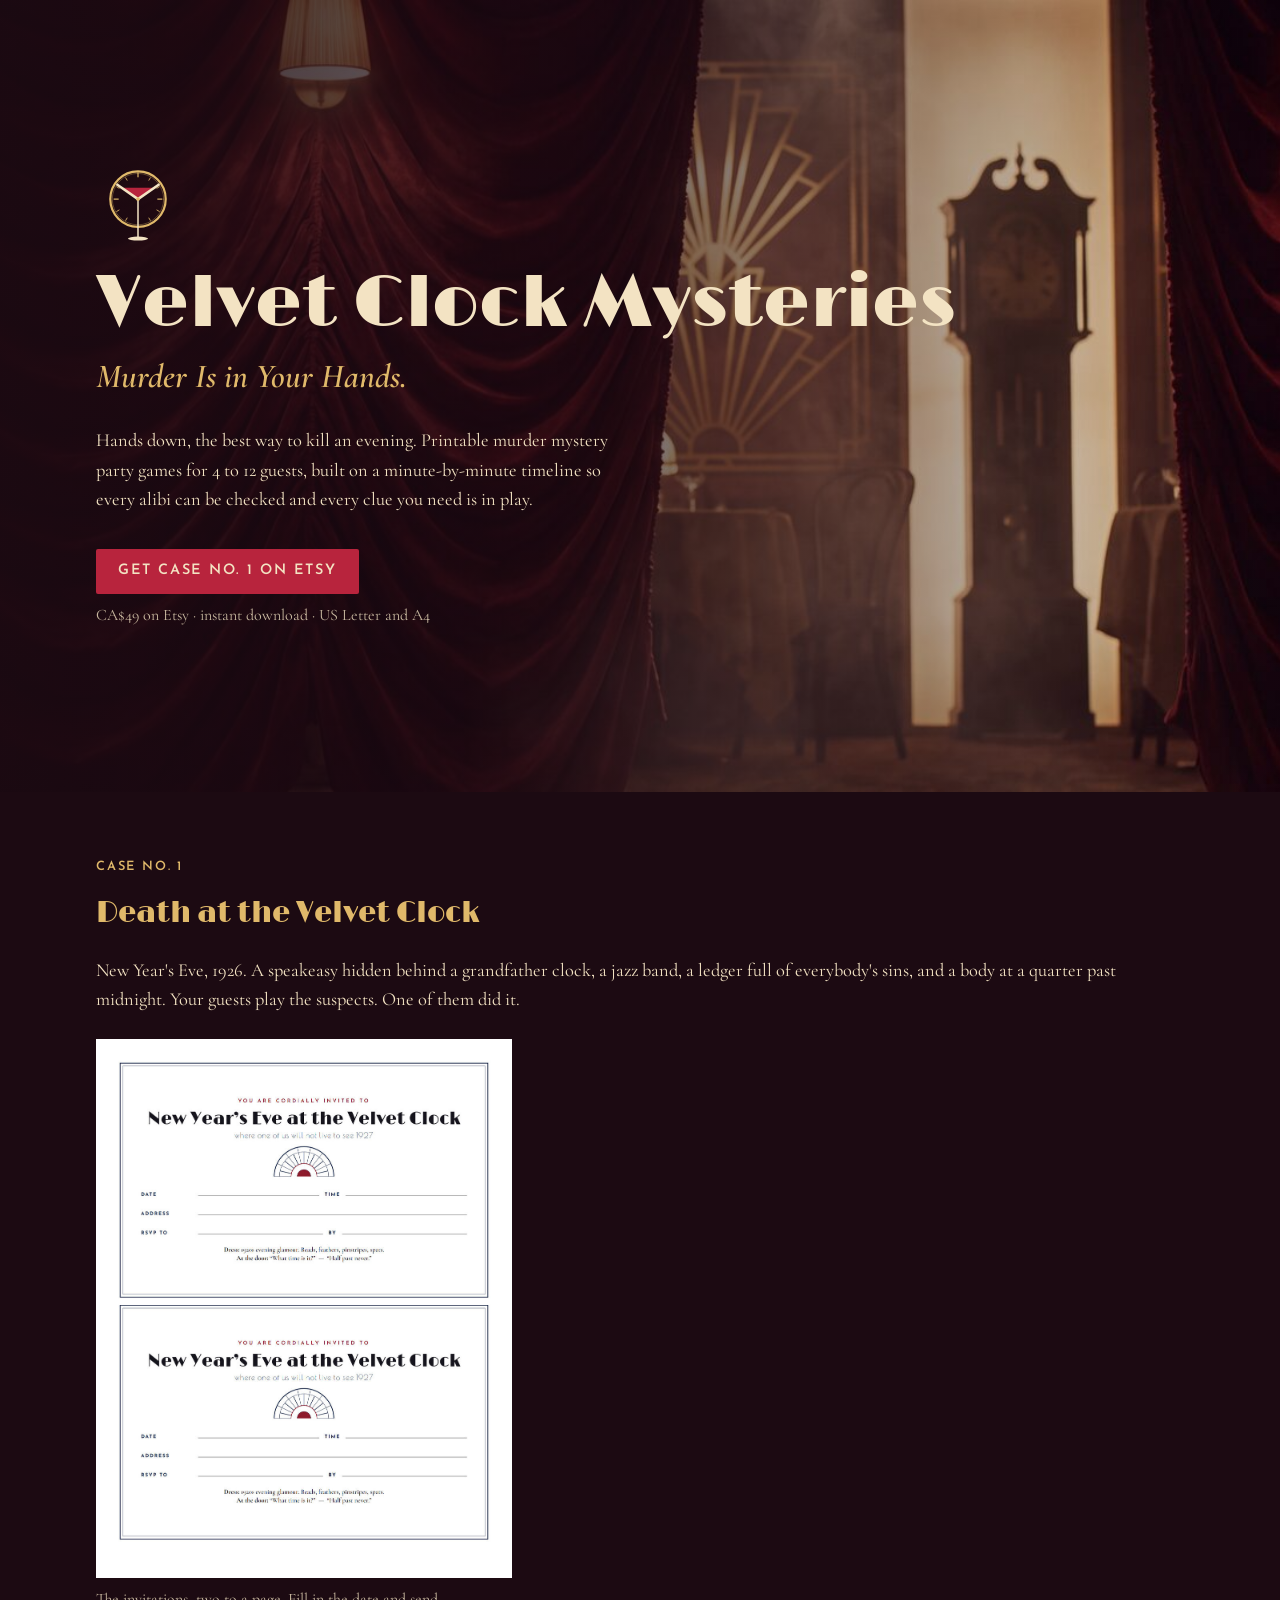
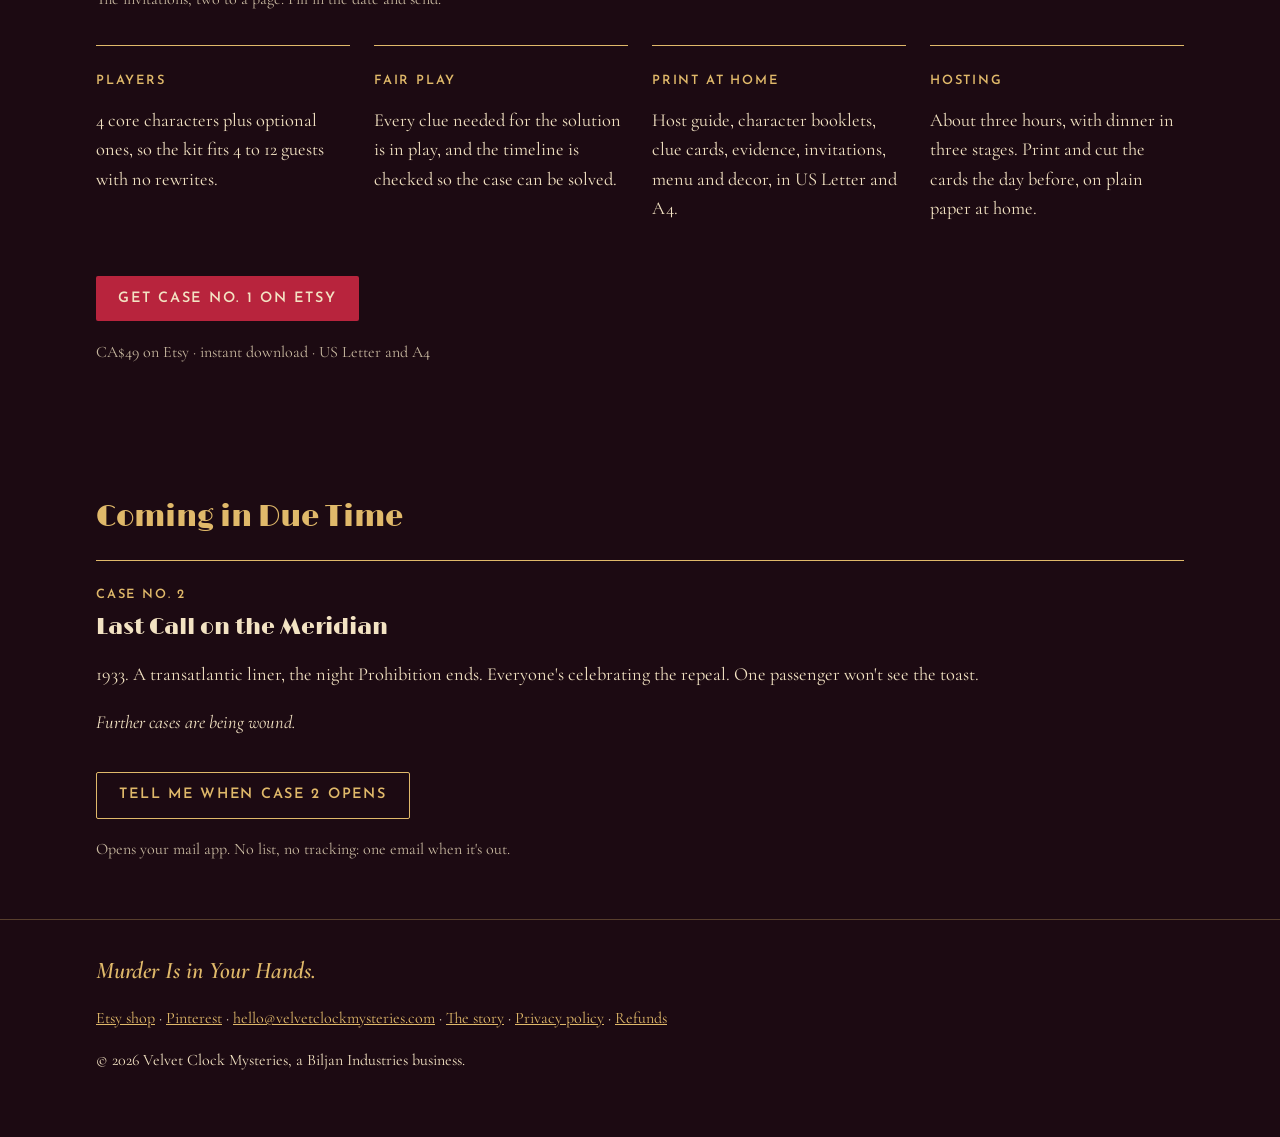
==== commit edac93fb: "Hide the Polar direct-buy link until Polar can take payment Co-Authored-By: Claude Opus 5.5 <noreply" ====
--- a/index.html
+++ b/index.html
@@ -24,7 +24,7 @@
     <p class="tag">Murder Is in Your Hands.</p>
     <p class="lede">Hands down, the best way to kill an evening. Printable murder mystery party games for 4 to 12 guests, built on a minute-by-minute timeline so every alibi can be checked and every clue you need is in play.</p>
     <a class="btn" href="https://www.etsy.com/listing/4600204679">Get Case No. 1 on Etsy</a>
-    <p class="fine">CA$49 on Etsy · instant download · US Letter and A4<br><a href="https://buy.polar.sh/polar_cl_ZHQ2BidVIDPLIQDjcFGoCxWFQt771cv23rmCy23dsaY">or buy direct, US$35 (about CA$49)</a></p>
+    <p class="fine">CA$49 on Etsy · instant download · US Letter and A4<!-- Polar direct link hidden until Polar takes payments (ID verification, backlog t17): <a href="https://buy.polar.sh/polar_cl_ZHQ2BidVIDPLIQDjcFGoCxWFQt771cv23rmCy23dsaY">or buy direct, US$35 (about CA$49)</a> --></p>
   </div>
 </header>
 <main class="wrap">
@@ -40,7 +40,7 @@
       <div><p class="label">Hosting</p><p>About three hours, with dinner in three stages. Print and cut the cards the day before, on plain paper at home.</p></div>
     </div>
     <p><a class="btn" href="https://www.etsy.com/listing/4600204679">Get Case No. 1 on Etsy</a></p>
-    <p class="fine">CA$49 on Etsy · instant download · US Letter and A4<br><a href="https://buy.polar.sh/polar_cl_ZHQ2BidVIDPLIQDjcFGoCxWFQt771cv23rmCy23dsaY">or buy direct, US$35 (about CA$49)</a></p>
+    <p class="fine">CA$49 on Etsy · instant download · US Letter and A4<!-- Polar direct link hidden until Polar takes payments (ID verification, backlog t17): <a href="https://buy.polar.sh/polar_cl_ZHQ2BidVIDPLIQDjcFGoCxWFQt771cv23rmCy23dsaY">or buy direct, US$35 (about CA$49)</a> --></p>
   </section>
   <section class="soon">
     <h2>Coming in Due Time</h2>
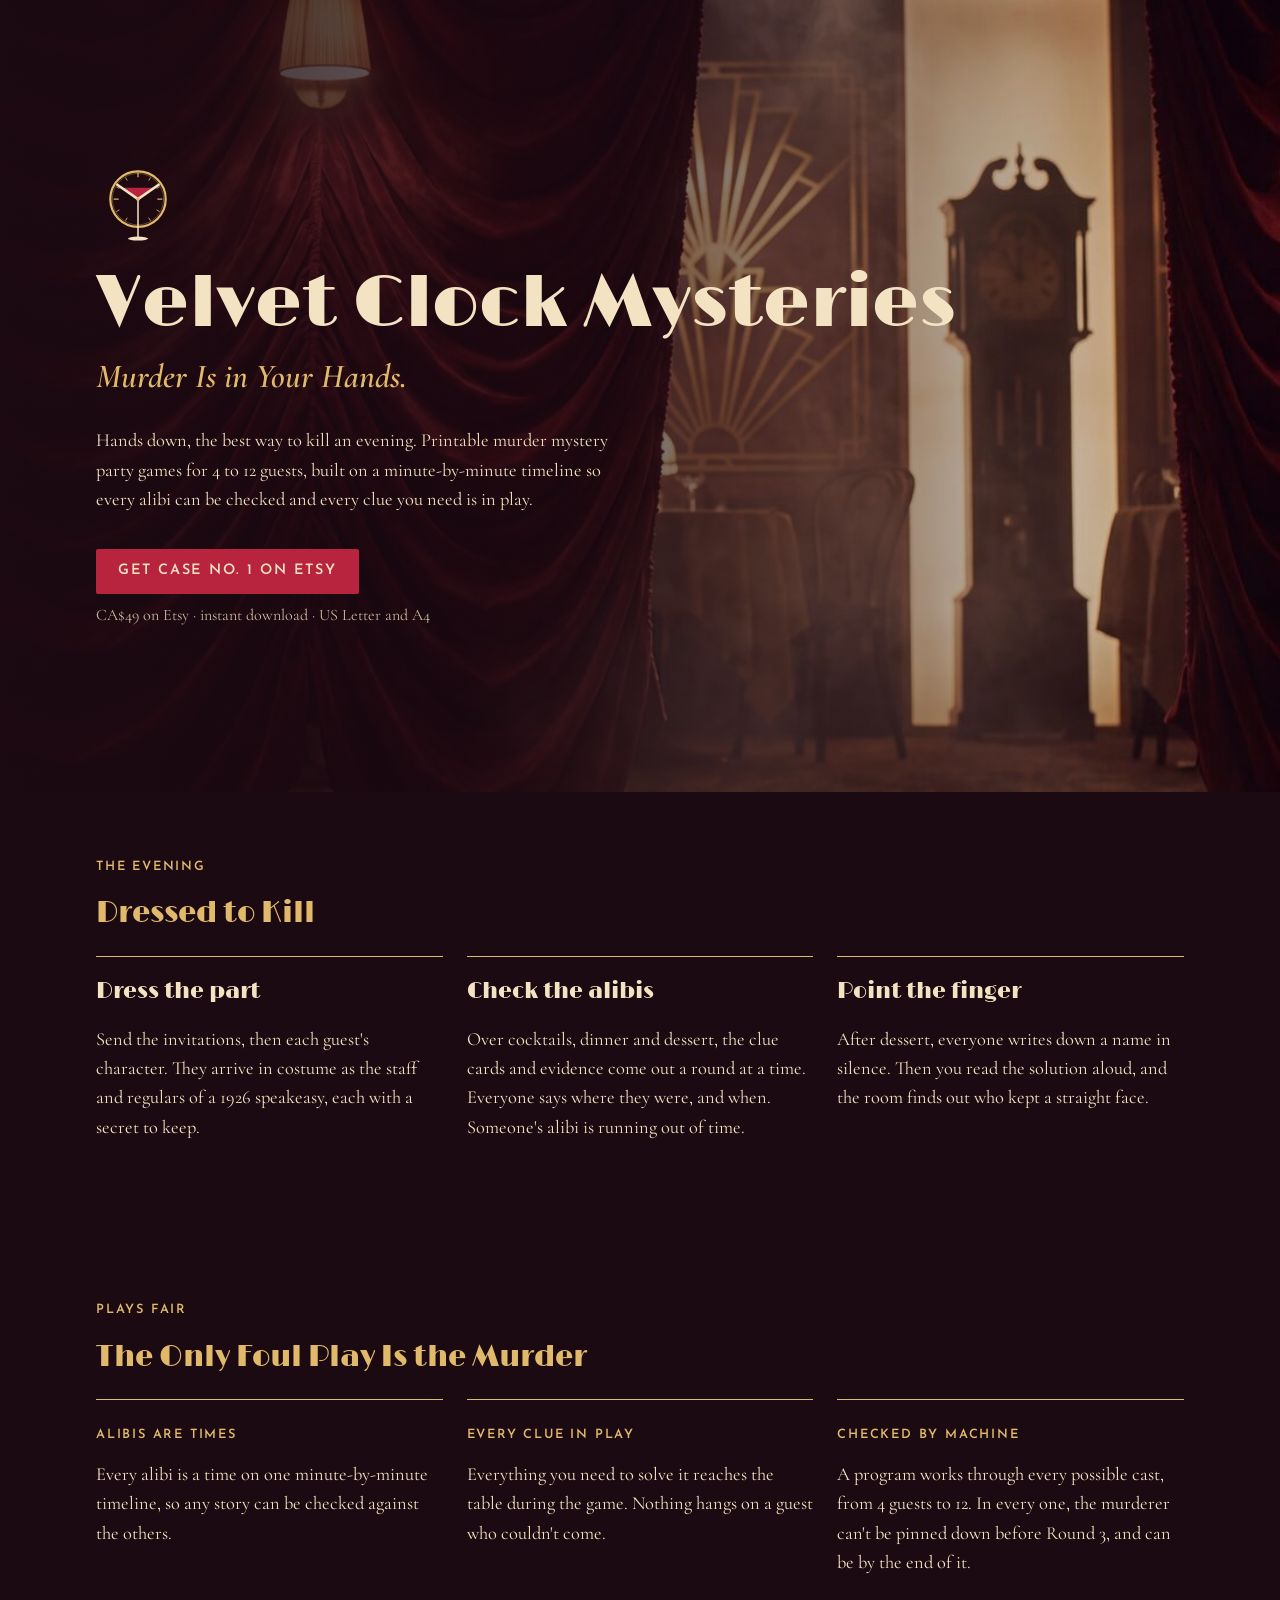
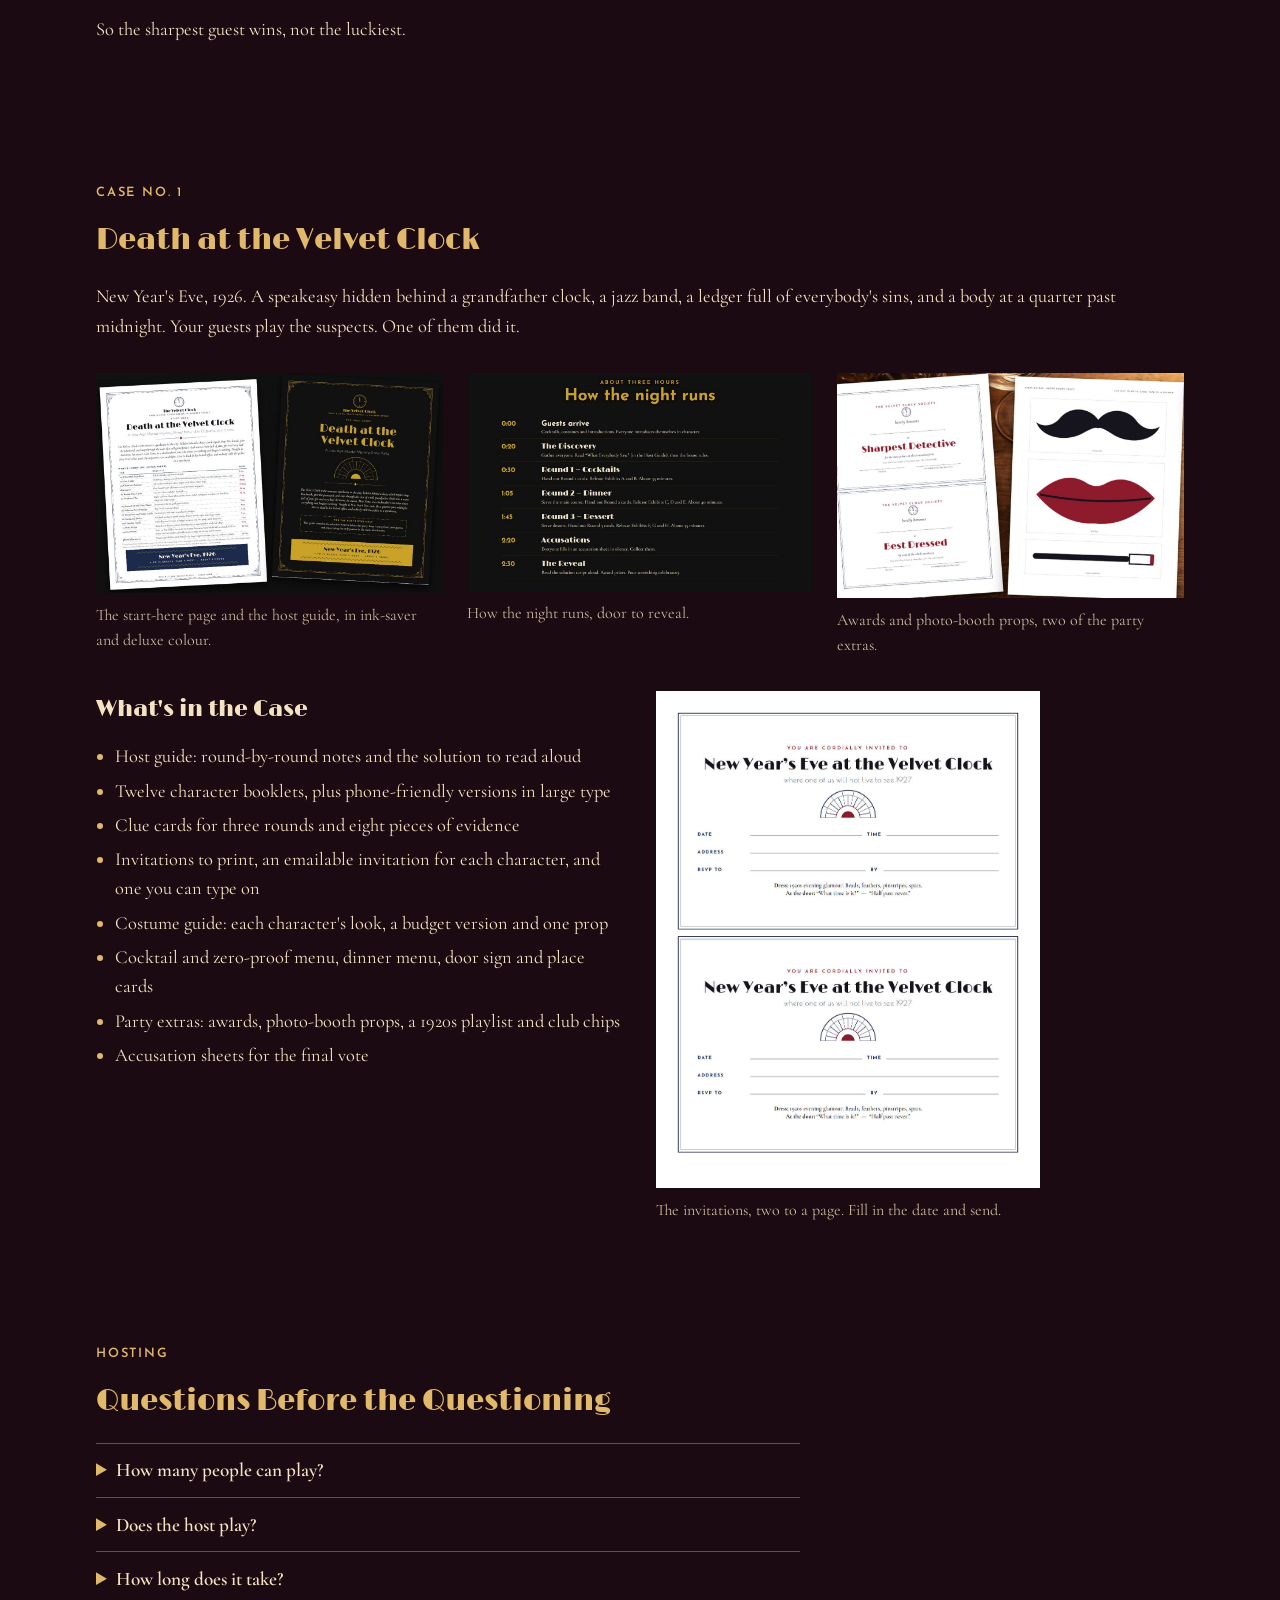
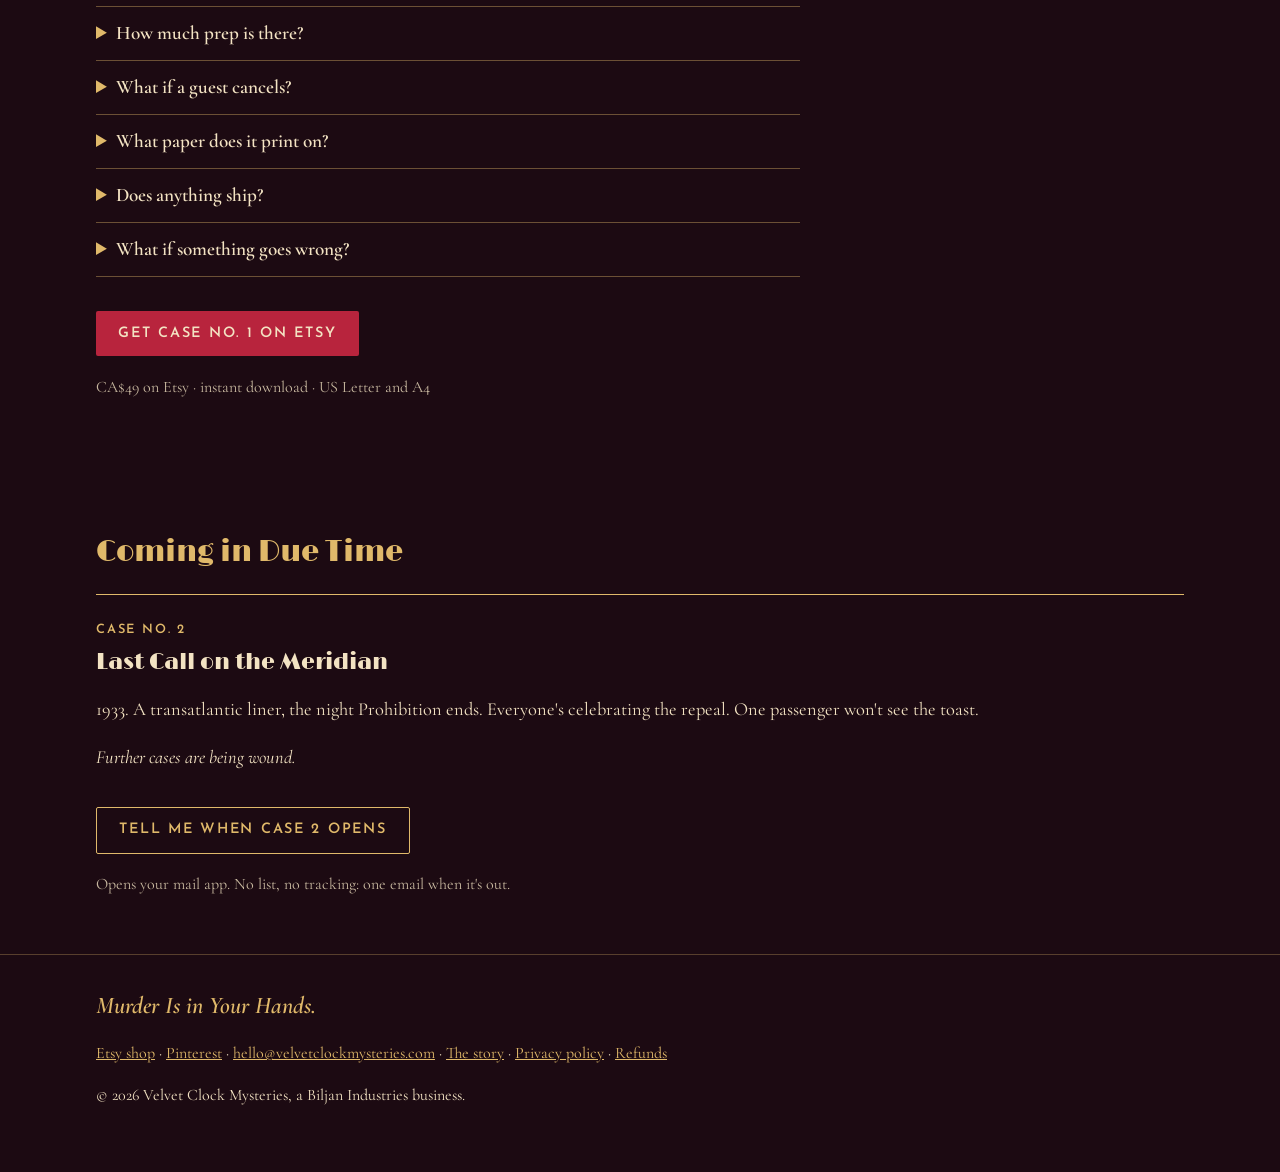
==== commit 93d8a3f7: "feat: evening, plays-fair, kit gallery and hosting FAQ sections Index now runs hero, The evening, Pl" ====
--- a/index.html
+++ b/index.html
@@ -29,15 +29,62 @@
 </header>
 <main class="wrap">
   <section>
+    <p class="label">The evening</p>
+    <h2>Dressed to Kill</h2>
+    <ol class="grid beats">
+      <li><h3>Dress the part</h3><p>Send the invitations, then each guest's character. They arrive in costume as the staff and regulars of a 1926 speakeasy, each with a secret to keep.</p></li>
+      <li><h3>Check the alibis</h3><p>Over cocktails, dinner and dessert, the clue cards and evidence come out a round at a time. Everyone says where they were, and when. Someone's alibi is running out of time.</p></li>
+      <li><h3>Point the finger</h3><p>After dessert, everyone writes down a name in silence. Then you read the solution aloud, and the room finds out who kept a straight face.</p></li>
+    </ol>
+  </section>
+  <section>
+    <p class="label">Plays fair</p>
+    <h2>The Only Foul Play Is the Murder</h2>
+    <div class="grid">
+      <div><p class="label">Alibis are times</p><p>Every alibi is a time on one minute-by-minute timeline, so any story can be checked against the others.</p></div>
+      <div><p class="label">Every clue in play</p><p>Everything you need to solve it reaches the table during the game. Nothing hangs on a guest who couldn't come.</p></div>
+      <div><p class="label">Checked by machine</p><p>A program works through every possible cast, from 4 guests to 12. In every one, the murderer can't be pinned down before Round 3, and can be by the end of it.</p></div>
+    </div>
+    <p>So the sharpest guest wins, not the luckiest.</p>
+  </section>
+  <section>
     <p class="label">Case No. 1</p>
     <h2>Death at the Velvet Clock</h2>
     <p>New Year's Eve, 1926. A speakeasy hidden behind a grandfather clock, a jazz band, a ledger full of everybody's sins, and a body at a quarter past midnight. Your guests play the suspects. One of them did it.</p>
-    <figure class="kit"><img src="img/kit.jpg" width="1039" height="1346" alt="A printed page from the kit: two party invitations reading &quot;You are cordially invited to New Year's Eve at the Velvet Clock, where one of us will not live to see 1927&quot;, with lines for date, time, address and RSVP, and a dress note for 1920s evening glamour."><figcaption class="fine">The invitations, two to a page. Fill in the date and send.</figcaption></figure>
-    <div class="grid">
-      <div><p class="label">Players</p><p>4 core characters plus optional ones, so the kit fits 4 to 12 guests with no rewrites.</p></div>
-      <div><p class="label">Fair play</p><p>Every clue needed for the solution is in play, and the timeline is checked so the case can be solved.</p></div>
-      <div><p class="label">Print at home</p><p>Host guide, character booklets, clue cards, evidence, invitations, menu and decor, in US Letter and A4.</p></div>
-      <div><p class="label">Hosting</p><p>About three hours, with dinner in three stages. Print and cut the cards the day before, on plain paper at home.</p></div>
+    <div class="gallery">
+      <figure><img src="img/print.jpg" width="1200" height="762" loading="lazy" alt="Two printed pages from the kit: a white start-here page listing every file, and the black-and-gold cover of the host guide for Death at the Velvet Clock, marked For the host's eyes only."><figcaption class="fine">The start-here page and the host guide, in ink-saver and deluxe colour.</figcaption></figure>
+      <figure><img src="img/night.jpg" width="1200" height="756" loading="lazy" alt="The evening's schedule: guests arrive at 0:00, the discovery at 0:20, Round 1 with cocktails at 0:30, Round 2 with dinner at 1:05, Round 3 with dessert at 1:45, accusations at 2:20 and the reveal at 2:30."><figcaption class="fine">How the night runs, door to reveal.</figcaption></figure>
+      <figure><img src="img/extras.jpg" width="1200" height="778" loading="lazy" alt="Two printed party extras: award certificates for Sharpest Detective and Best Dressed, and a sheet of cut-out photo-booth props: a moustache, red lips and a cigarette holder."><figcaption class="fine">Awards and photo-booth props, two of the party extras.</figcaption></figure>
+    </div>
+    <div class="inside">
+      <div>
+        <h3>What's in the Case</h3>
+        <ul>
+          <li>Host guide: round-by-round notes and the solution to read aloud</li>
+          <li>Twelve character booklets, plus phone-friendly versions in large type</li>
+          <li>Clue cards for three rounds and eight pieces of evidence</li>
+          <li>Invitations to print, an emailable invitation for each character, and one you can type on</li>
+          <li>Costume guide: each character's look, a budget version and one prop</li>
+          <li>Cocktail and zero-proof menu, dinner menu, door sign and place cards</li>
+          <li>Party extras: awards, photo-booth props, a 1920s playlist and club chips</li>
+          <li>Accusation sheets for the final vote</li>
+        </ul>
+      </div>
+      <figure class="kit"><img src="img/kit.jpg" width="1039" height="1346" loading="lazy" alt="A printed page from the kit: two party invitations reading &quot;You are cordially invited to New Year's Eve at the Velvet Clock, where one of us will not live to see 1927&quot;, with lines for date, time, address and RSVP, and a dress note for 1920s evening glamour."><figcaption class="fine">The invitations, two to a page. Fill in the date and send.</figcaption></figure>
+    </div>
+  </section>
+  <section>
+    <p class="label">Hosting</p>
+    <h2>Questions Before the Questioning</h2>
+    <div class="faq">
+      <details><summary>How many people can play?</summary><p>4 to 12 guests, plus you as host. Four core characters are always cast, and up to eight optional ones join as the guest list grows. No rewrites.</p></details>
+      <details><summary>Does the host play?</summary><p>You run the night and you know the solution, so you don't play one of the four core suspects. Short a guest? You can take an optional part. Those carry nothing essential, so you can't give the game away.</p></details>
+      <details><summary>How long does it take?</summary><p>About three hours, with dinner in three stages: cocktails, the main course, dessert. With four guests it runs nearer two and a half.</p></details>
+      <details><summary>How much prep is there?</summary><p>Send the invitations about three weeks ahead and each guest's booklet about ten days ahead. The day before, print and cut out the clue cards and print the evidence, on plain paper at home. Card stock is nice, never needed.</p></details>
+      <details><summary>What if a guest cancels?</summary><p>An optional character simply drops out, cards and all. If a core player cancels, the host guide shows you how to recast or read their part.</p></details>
+      <details><summary>What paper does it print on?</summary><p>US Letter and A4, in colour or black and white. The covers, invitations, menus and door sign also come in a deluxe black-and-gold edition, and every character booklet comes in a version to read on a phone.</p></details>
+      <details><summary>Does anything ship?</summary><p>No. It's a digital download: the files are yours as soon as you buy, and you print what you need. Nothing arrives in the post.</p></details>
+      <details><summary>What if something goes wrong?</summary><p>If a file won't open, prints wrong or something is missing, we fix it the same day or refund you. Downloaded files can't be returned for a change of mind. The details are on the <a href="refunds.html">refunds page</a>.</p></details>
     </div>
     <p><a class="btn" href="https://www.etsy.com/listing/4600204679">Get Case No. 1 on Etsy</a></p>
     <p class="fine">CA$49 on Etsy · instant download · US Letter and A4<!-- Polar direct link hidden until Polar takes payments (ID verification, backlog t17): <a href="https://buy.polar.sh/polar_cl_ZHQ2BidVIDPLIQDjcFGoCxWFQt771cv23rmCy23dsaY">or buy direct, US$35 (about CA$49)</a> --></p>
--- a/style.css
+++ b/style.css
@@ -16,12 +16,12 @@
 .btn--ghost:hover{background:rgba(224,185,106,.12)}
 .fine{font-size:1rem;margin:.6rem 0 0;color:rgba(243,227,195,.8)}
 .fine a{display:inline-block;padding:.6rem 0}
-.kit{max-width:26rem;margin:1.5rem 0 2rem}
-.kit img{display:block;width:100%;height:auto}
+.kit{max-width:24rem;margin:0}
+.kit img,.gallery img{display:block;width:100%;height:auto}
 section{padding:3.5rem 0}
 h2{font:400 1.8rem/1.2 Limelight,serif;color:var(--brass)}
-.grid{display:grid;gap:1.5rem;grid-template-columns:repeat(4,1fr)}
-.grid div{border-top:1px solid var(--brass);padding-top:1rem}
+.grid{display:grid;gap:1.5rem;grid-template-columns:repeat(auto-fit,minmax(min(100%,16rem),1fr));padding:0;list-style:none}
+.grid>*{border-top:1px solid var(--brass);padding-top:1rem}
 .label{font:600 .8rem/1 "Josefin Sans",sans-serif;letter-spacing:.14em;text-transform:uppercase;color:var(--brass)}
 footer{padding:2rem 0 3rem;border-top:1px solid rgba(224,185,106,.3);font-size:1rem}
 .doc{max-width:44rem;padding:3rem 0}
@@ -34,5 +34,16 @@
 .doc img{display:block;width:100%;height:auto}
 .said{font-style:italic;font-weight:600;color:var(--brass)}
 footer .said{font-size:1.5rem;margin:0 0 .5rem}
-@media (max-width:60rem){.grid{grid-template-columns:repeat(2,1fr)}}
-@media (max-width:40rem){.hero{background-position:35% center}.grid{grid-template-columns:1fr}.btn{display:block;text-align:center}footer .links{line-height:2}}
+@media (max-width:40rem){.hero{background-position:35% center}.btn{display:block;text-align:center}footer .links{line-height:2}}
+.gallery{display:grid;gap:1.5rem;grid-template-columns:repeat(auto-fit,minmax(min(100%,18rem),1fr));margin:2rem 0}
+.gallery figure{margin:0}
+.inside{display:grid;gap:2rem;grid-template-columns:repeat(auto-fit,minmax(min(100%,20rem),1fr));align-items:start}
+.inside ul{padding-left:1.2rem}
+.inside li{margin:.3rem 0}
+li::marker,summary::marker{color:var(--brass)}
+.faq{max-width:44rem;margin-bottom:1rem}
+.faq details{border-top:1px solid rgba(224,185,106,.4)}
+.faq details:last-child{border-bottom:1px solid rgba(224,185,106,.4)}
+.faq summary{min-height:44px;padding:.7rem 0;cursor:pointer;font-weight:600;font-size:1.2rem}
+.faq summary:focus-visible{outline:2px solid var(--brass);outline-offset:3px}
+.faq details p{margin:0 0 1rem}
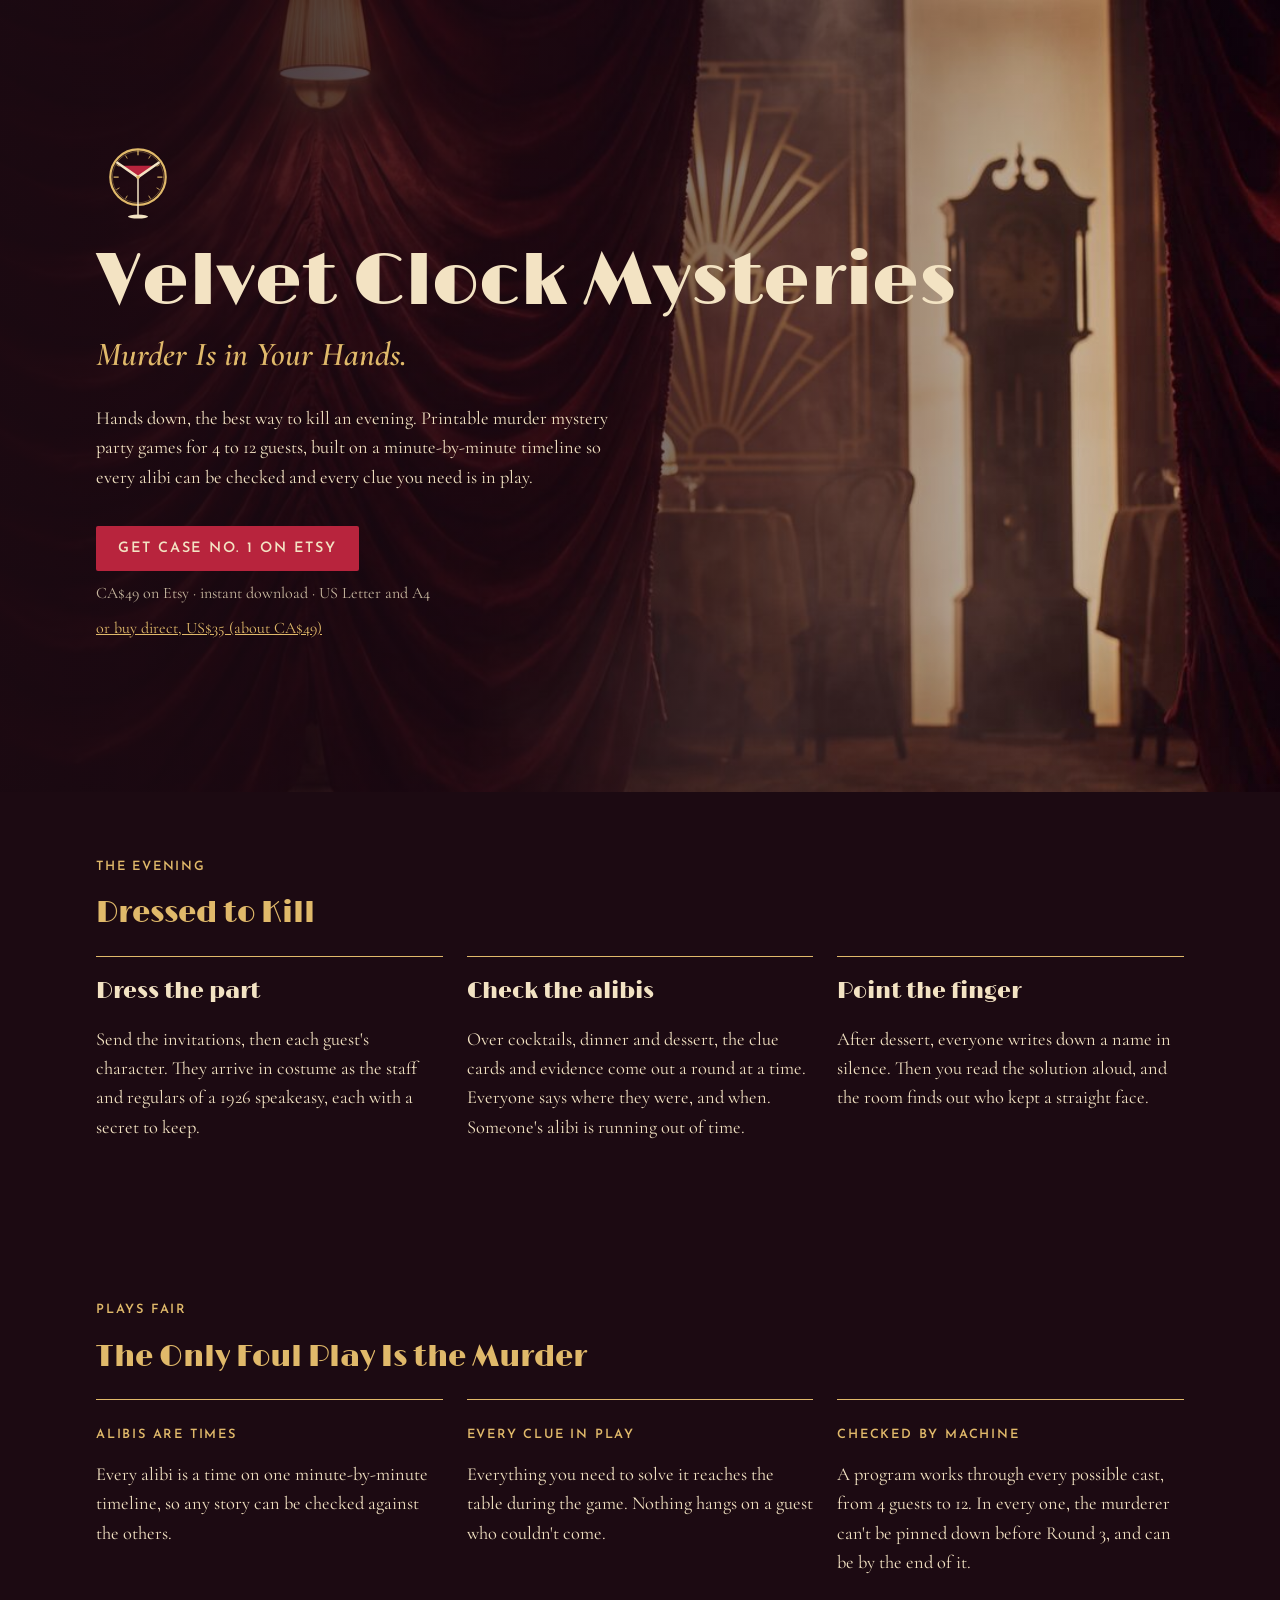
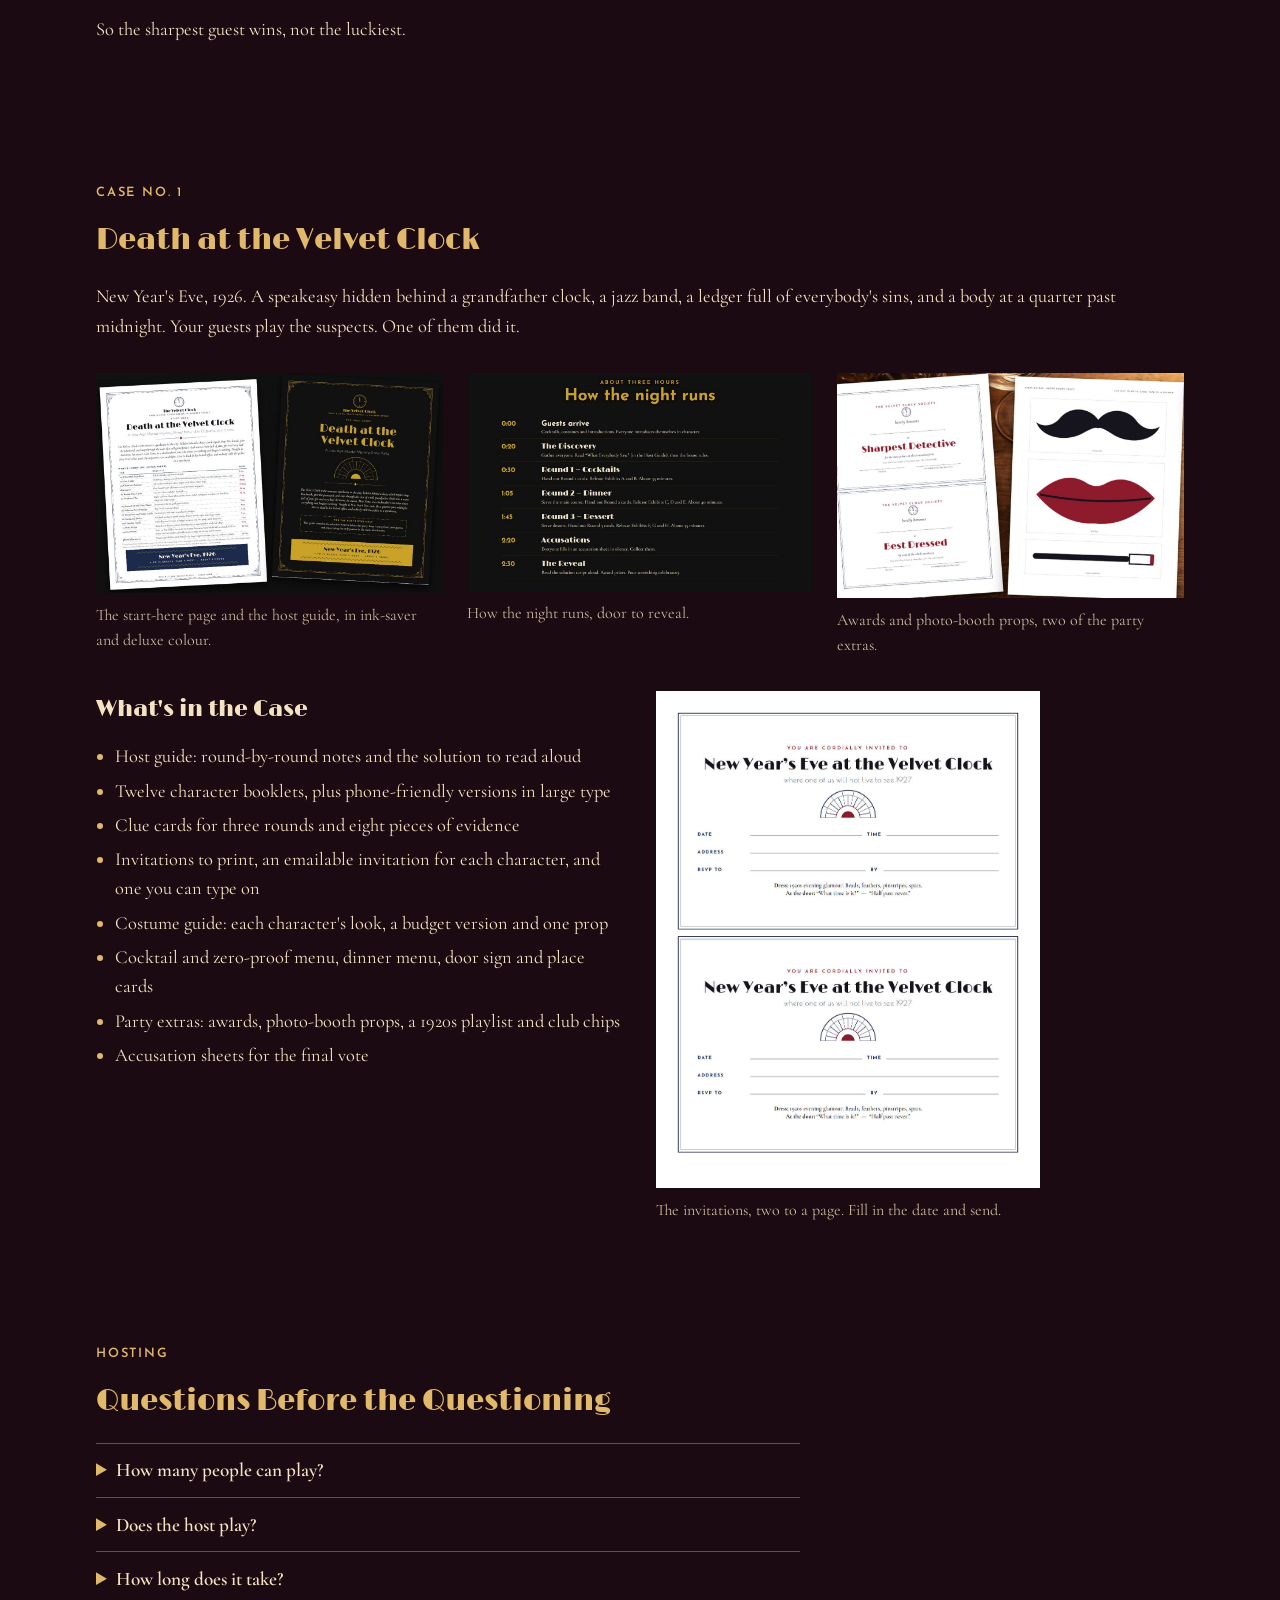
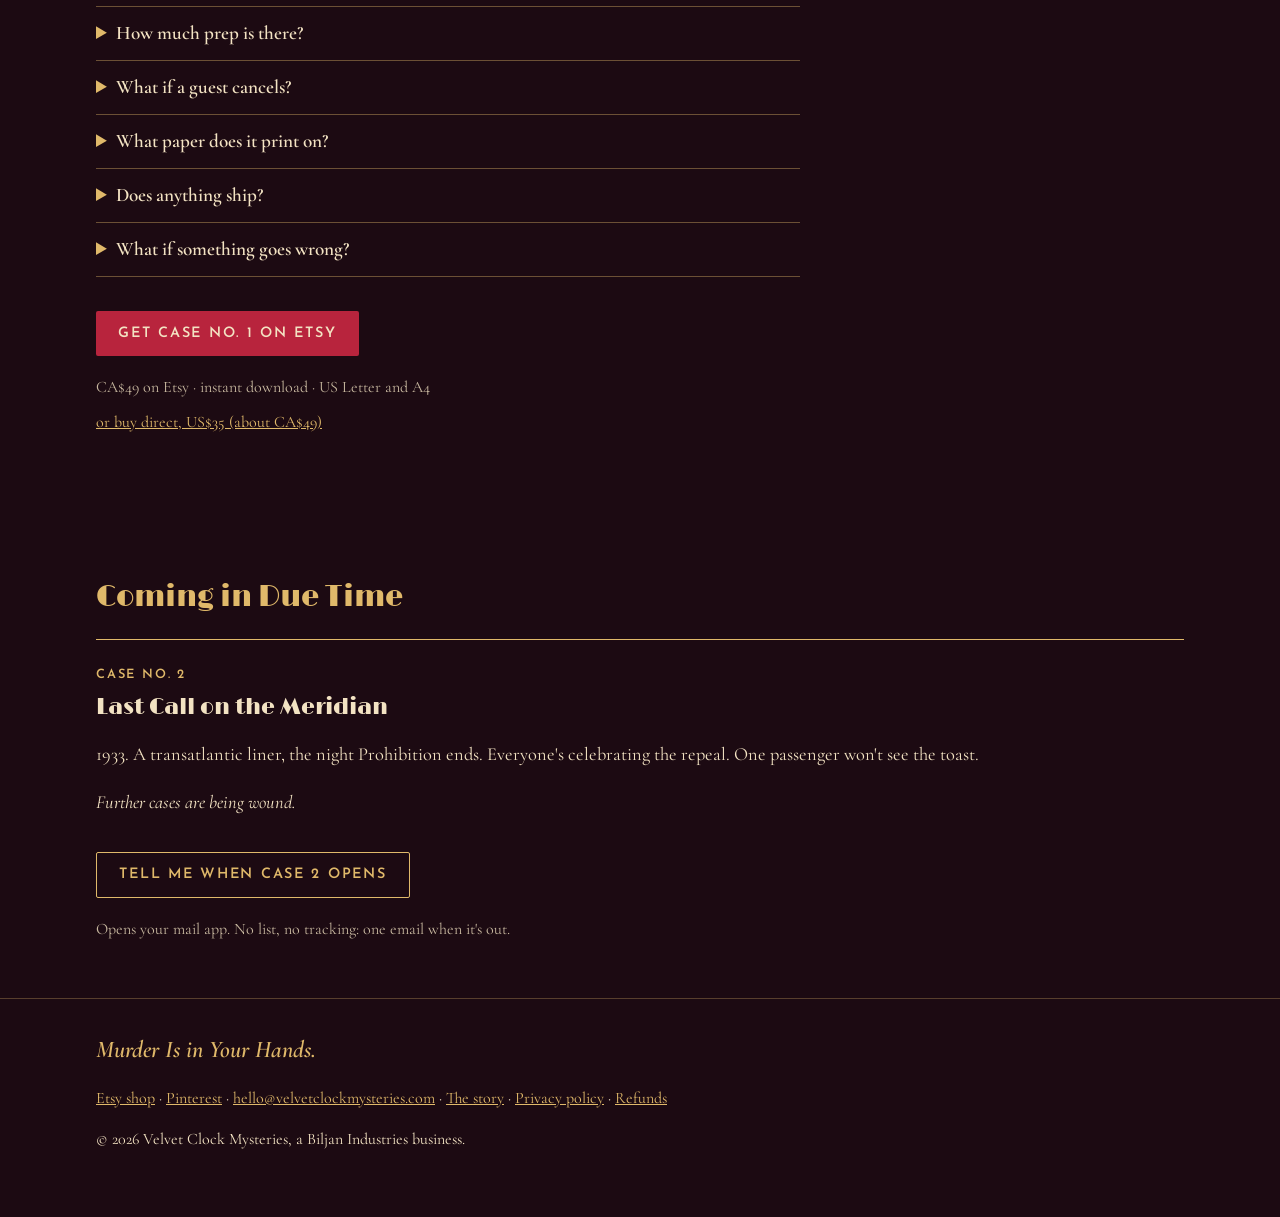
==== commit 1da4e29a: "Show the Polar direct-buy link again: Polar approved the account Co-Authored-By: Claude Opus 5.5 <no" ====
--- a/index.html
+++ b/index.html
@@ -24,7 +24,7 @@
     <p class="tag">Murder Is in Your Hands.</p>
     <p class="lede">Hands down, the best way to kill an evening. Printable murder mystery party games for 4 to 12 guests, built on a minute-by-minute timeline so every alibi can be checked and every clue you need is in play.</p>
     <a class="btn" href="https://www.etsy.com/listing/4600204679">Get Case No. 1 on Etsy</a>
-    <p class="fine">CA$49 on Etsy · instant download · US Letter and A4<!-- Polar direct link hidden until Polar takes payments (ID verification, backlog t17): <a href="https://buy.polar.sh/polar_cl_ZHQ2BidVIDPLIQDjcFGoCxWFQt771cv23rmCy23dsaY">or buy direct, US$35 (about CA$49)</a> --></p>
+    <p class="fine">CA$49 on Etsy · instant download · US Letter and A4<br><a href="https://buy.polar.sh/polar_cl_ZHQ2BidVIDPLIQDjcFGoCxWFQt771cv23rmCy23dsaY">or buy direct, US$35 (about CA$49)</a></p>
   </div>
 </header>
 <main class="wrap">
@@ -87,7 +87,7 @@
       <details><summary>What if something goes wrong?</summary><p>If a file won't open, prints wrong or something is missing, we fix it the same day or refund you. Downloaded files can't be returned for a change of mind. The details are on the <a href="refunds.html">refunds page</a>.</p></details>
     </div>
     <p><a class="btn" href="https://www.etsy.com/listing/4600204679">Get Case No. 1 on Etsy</a></p>
-    <p class="fine">CA$49 on Etsy · instant download · US Letter and A4<!-- Polar direct link hidden until Polar takes payments (ID verification, backlog t17): <a href="https://buy.polar.sh/polar_cl_ZHQ2BidVIDPLIQDjcFGoCxWFQt771cv23rmCy23dsaY">or buy direct, US$35 (about CA$49)</a> --></p>
+    <p class="fine">CA$49 on Etsy · instant download · US Letter and A4<br><a href="https://buy.polar.sh/polar_cl_ZHQ2BidVIDPLIQDjcFGoCxWFQt771cv23rmCy23dsaY">or buy direct, US$35 (about CA$49)</a></p>
   </section>
   <section class="soon">
     <h2>Coming in Due Time</h2>
